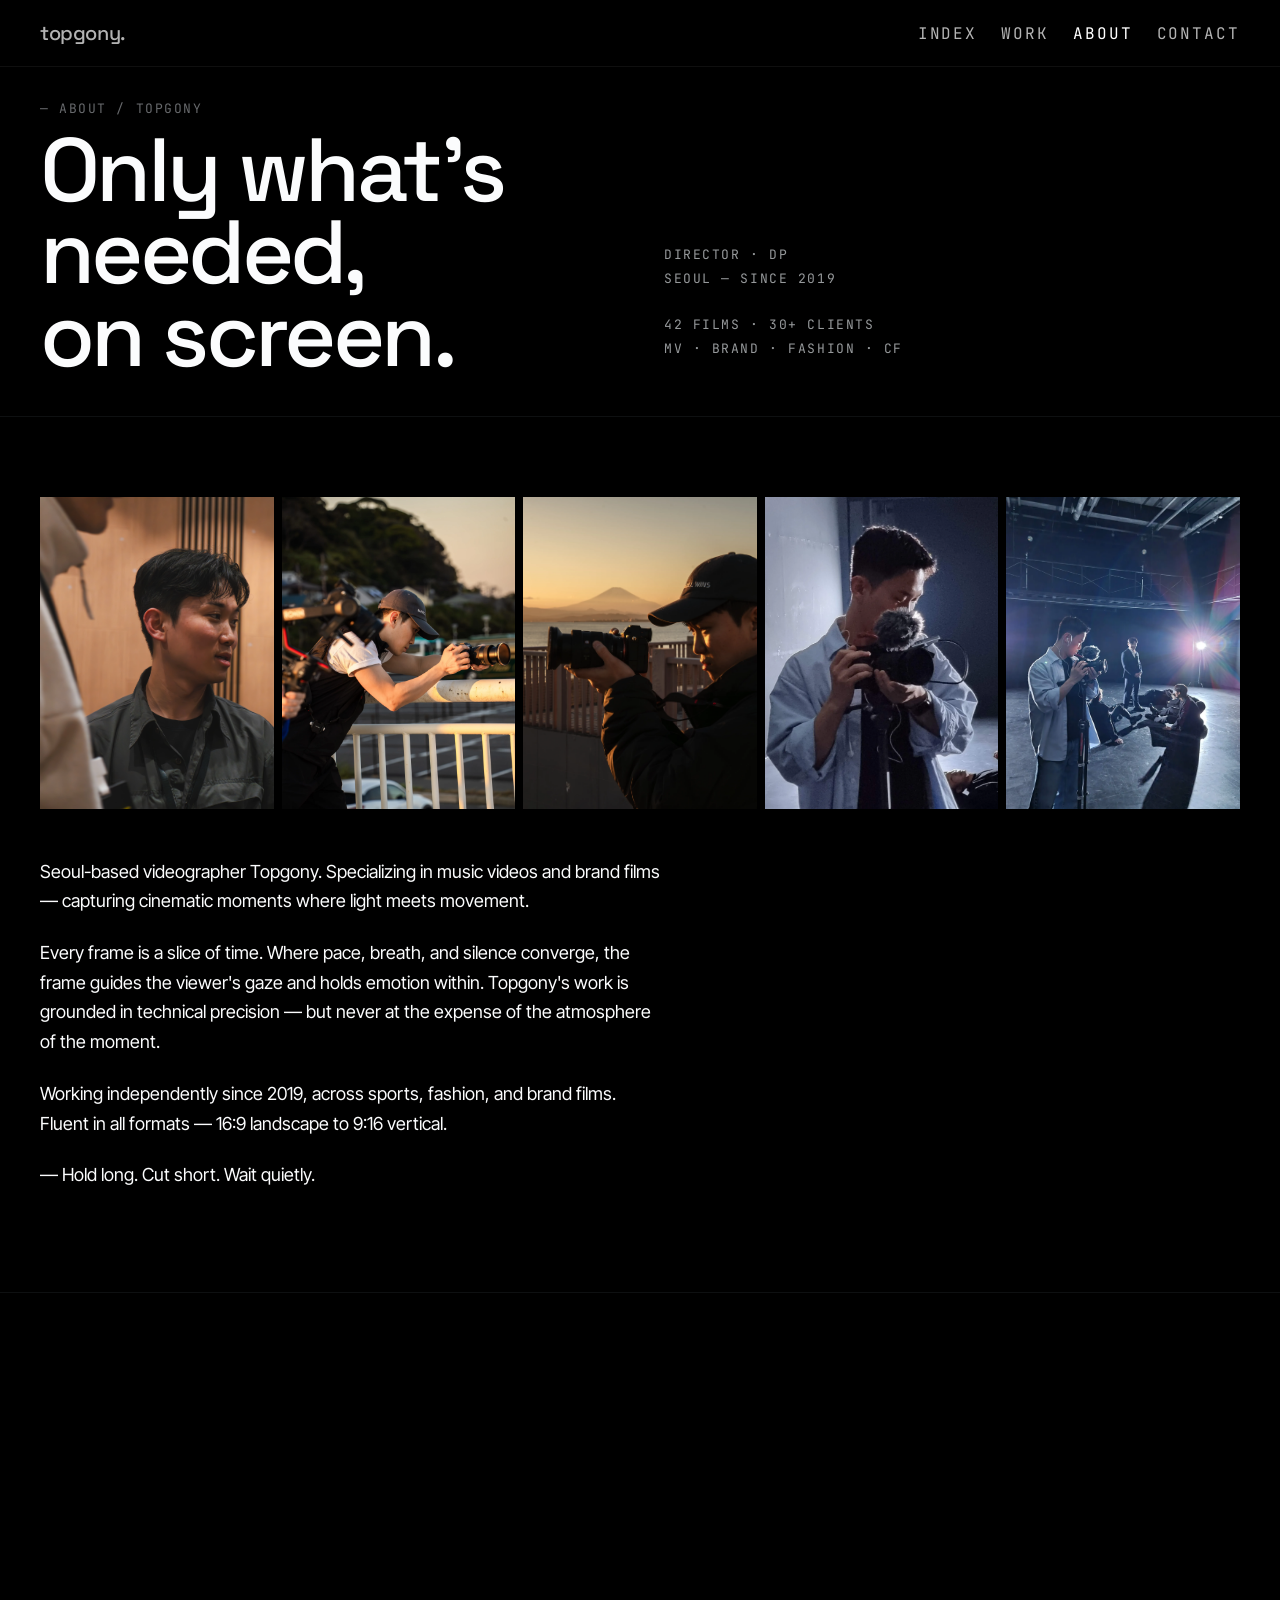
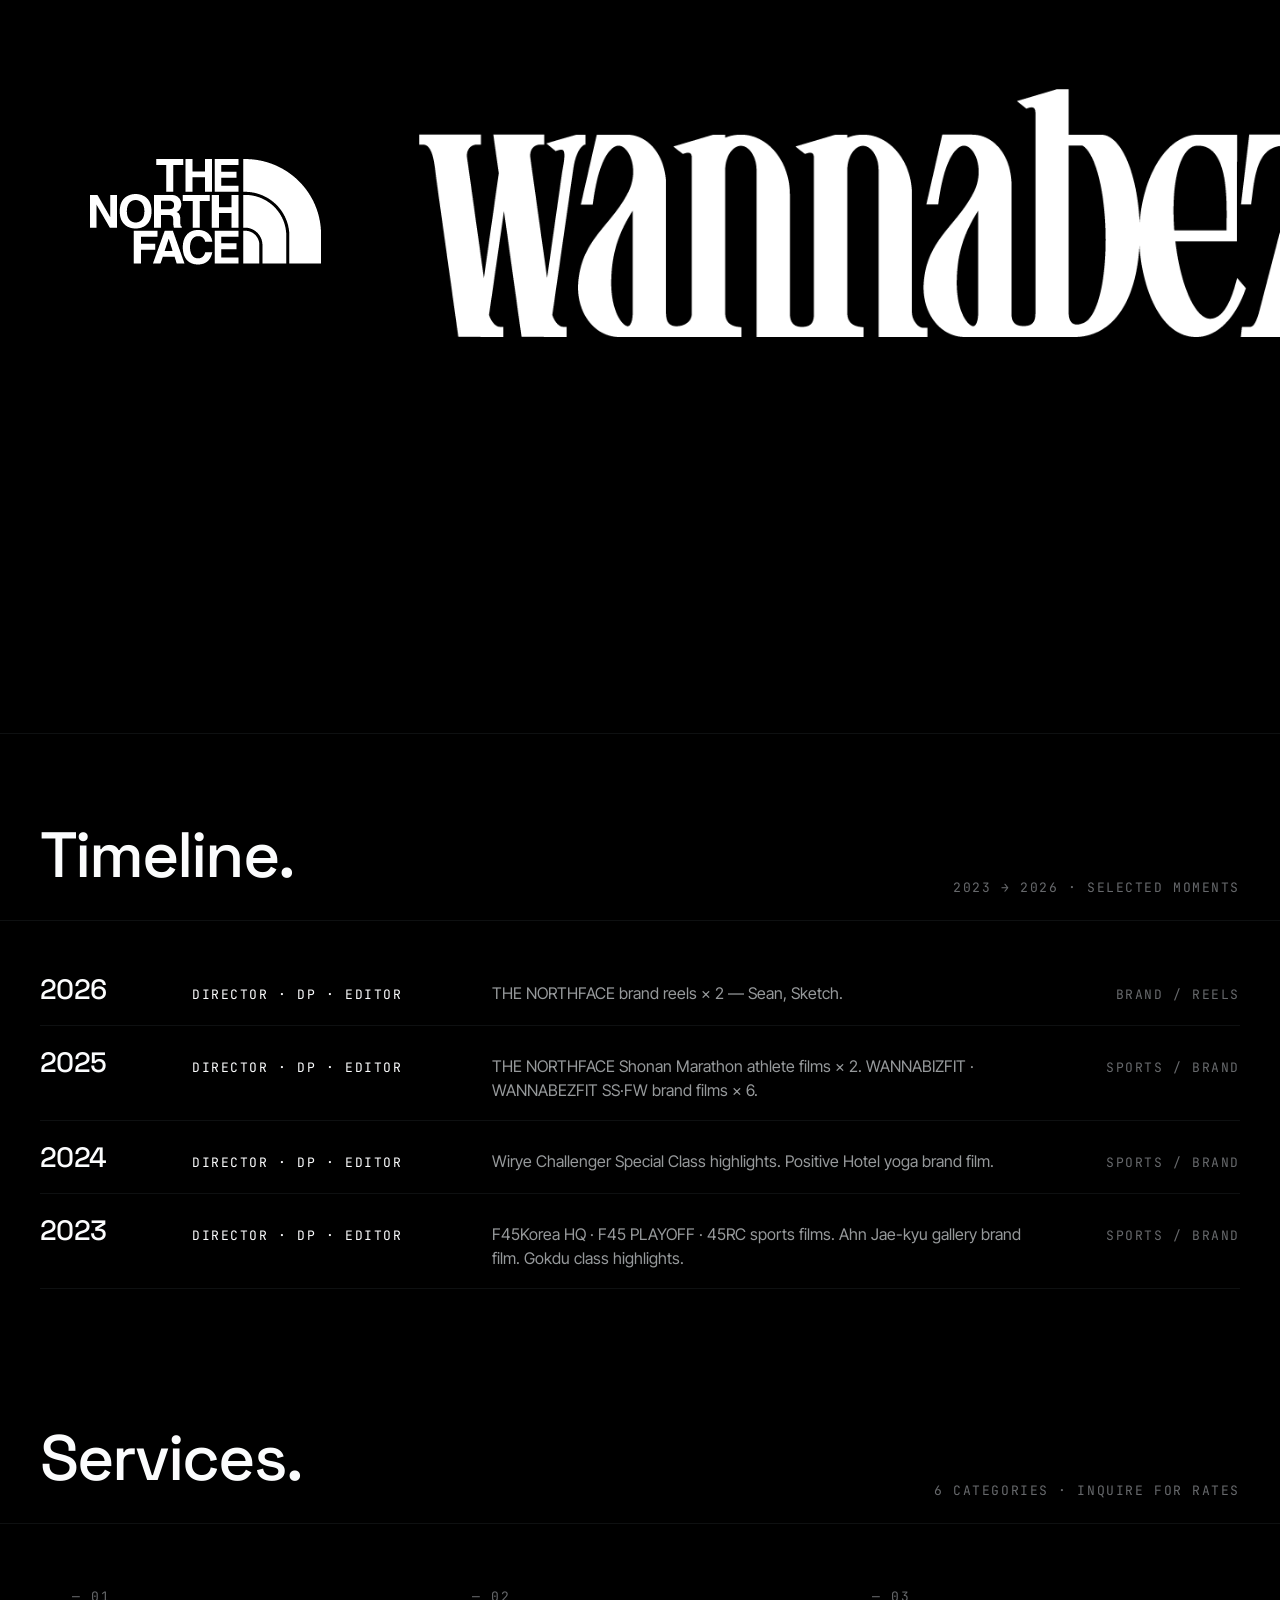
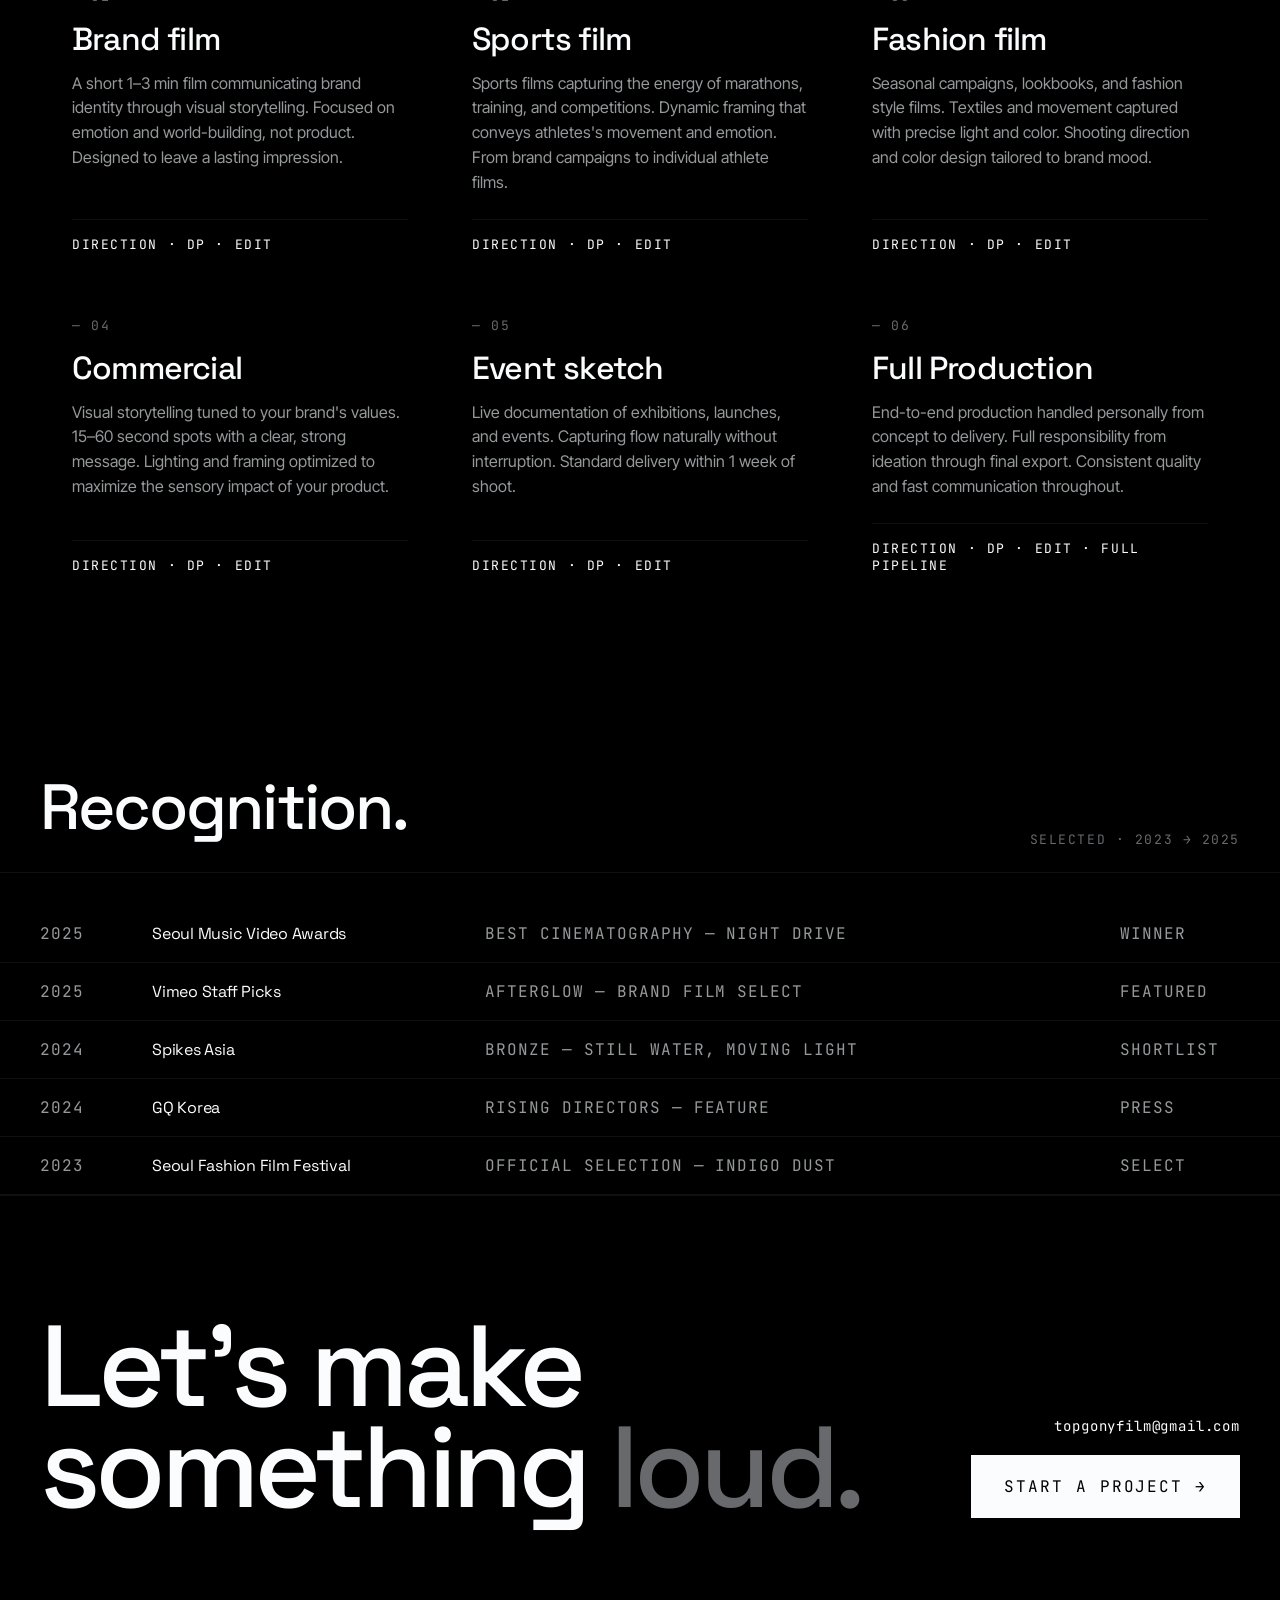
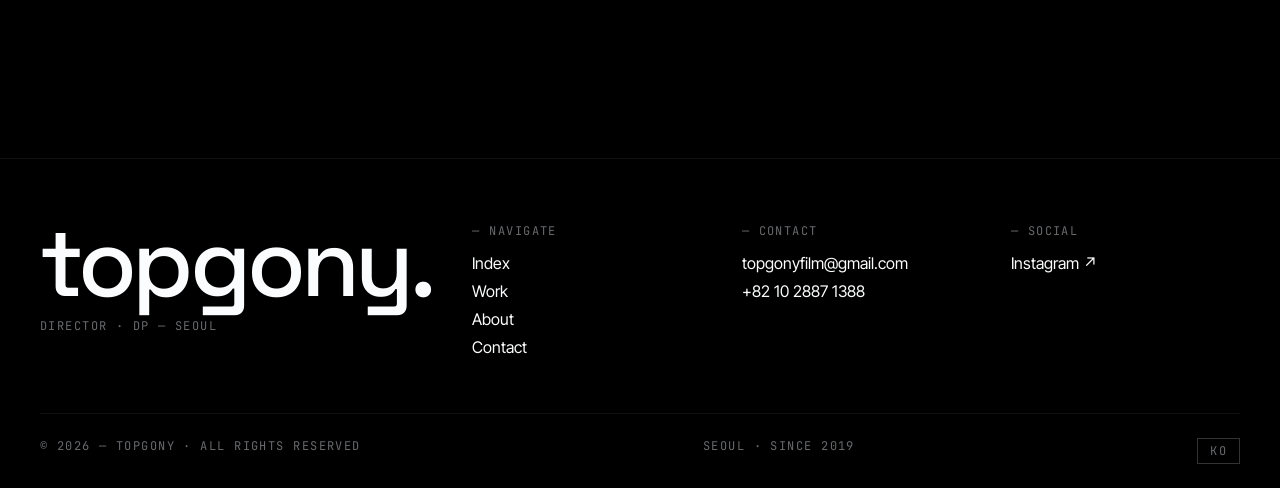
==== about.html @ 7089fdf2 "Increase font sizes: Recognition 16px, Work grid/list buttons 14px Co-Authored-By: Claude Sonnet 4.6" ====
<!doctype html>
<html lang="ko"><head><meta charset="utf-8"/><meta name="viewport" content="width=device-width, initial-scale=1.0"/><title>Topgony — About</title>
<meta name="description" content="서울 기반 비디오그래퍼 Topgony. 2019년부터 뮤직비디오, 브랜드 필름, 스포츠 필름을 연출·촬영하고 있습니다."/>
<meta property="og:type" content="website"/>
<meta property="og:url" content="https://topgonyisback.github.io/topgony-portfolio/about.html"/>
<meta property="og:title" content="About — Topgony"/>
<meta property="og:description" content="서울 기반 비디오그래퍼 Topgony. 2019년부터 뮤직비디오, 브랜드 필름, 스포츠 필름을 연출·촬영하고 있습니다."/>
<meta property="og:image" content="https://topgonyisback.github.io/topgony-portfolio/photos/about-3.jpeg"/>
<meta name="twitter:card" content="summary_large_image"/>
<meta name="twitter:title" content="About — Topgony"/>
<meta name="twitter:description" content="서울 기반 비디오그래퍼 Topgony. 2019년부터 뮤직비디오, 브랜드 필름, 스포츠 필름을 연출·촬영하고 있습니다."/>
<meta name="twitter:image" content="https://topgonyisback.github.io/topgony-portfolio/photos/about-3.jpeg"/>
<link rel="stylesheet" href="site.css"/>
<style>
.pb { padding:80px var(--side-pad); display:flex; flex-direction:column; gap:48px; }
.portrait-strip { display:grid; grid-template-columns:repeat(5,1fr); gap:8px; }
.portrait-strip__img { aspect-ratio:3/4; background:repeating-linear-gradient(135deg,#0c0c0c 0 12px,#131313 12px 24px); position:relative; overflow:hidden; }
.portrait-strip__img img { width:100%; height:100%; object-fit:cover; display:block; }
.bio { font-size:18px; line-height:1.65; color:var(--text); max-width:62ch; }
.bio p { margin:0 0 22px; }
.tl { padding:0 var(--side-pad) 48px; }
.tl__r { display:grid; grid-template-columns:120px 1fr 2fr 180px; gap:32px; padding:18px 0; border-bottom:1px solid var(--border-subtle); align-items:baseline; }
.tl__y { font-family:var(--font-display); font-size:28px; font-weight:500; letter-spacing:-0.02em; }
.tl__role { font-family:var(--font-mono); font-size:13px; letter-spacing:var(--ls-meta); text-transform:uppercase; color:var(--text); }
.tl__d { font-size:16px; color:var(--text-muted); line-height:1.5; }
.tl__tag { font-family:var(--font-mono); font-size:13px; letter-spacing:var(--ls-meta); text-transform:uppercase; color:var(--text-dim); text-align:right; }
.svc { padding:0 var(--side-pad) 80px; display:grid; grid-template-columns:repeat(3,1fr); gap:0; }
.svc__c { padding:32px; background:#000; min-height:220px; display:flex; flex-direction:column; }
.svc__c h3 { font-family:var(--font-display); font-size:32px; font-weight:500; letter-spacing:-0.025em; margin:0 0 12px; }
.svc__c p { margin:0 0 auto; font-size:16px; line-height:1.55; color:var(--text-muted); }
.svc__no { font-family:var(--font-mono); font-size:13px; letter-spacing:var(--ls-meta); text-transform:uppercase; color:var(--text-dim); margin-bottom:14px; }
.svc__m { padding-top:16px; margin-top:24px; border-top:1px solid var(--border-subtle); font-family:var(--font-mono); font-size:13px; letter-spacing:var(--ls-meta); text-transform:uppercase; color:var(--text); }
.brands { padding:40px var(--side-pad); border-top:1px solid var(--border-subtle); border-bottom:1px solid var(--border-subtle); display:flex; align-items:center; justify-content:center; gap:0; }
.brands__label { font-family:var(--font-mono); font-size:10px; letter-spacing:var(--ls-meta); text-transform:uppercase; color:var(--text-dim); white-space:nowrap; margin-right:40px; flex-shrink:0; }
.brands__list { display:flex; align-items:center; gap:48px; flex-wrap:nowrap; }
.brands__item { font-family:var(--font-display); font-size:22px; font-weight:500; letter-spacing:-0.02em; color:var(--ink-400); white-space:nowrap; transition:color var(--d-fast) var(--e-out); }
.brands__item:hover { color:var(--text); }
.brands__logo { height:auto; width:auto; object-fit:contain; opacity:1; display:block; }
.brands__div { display:none; }
@keyframes tg-marquee { from { transform:translateX(0); } to { transform:translateX(-50%); } }
@media (max-width:640px) {
  .brands { padding:24px 0; justify-content:flex-start; overflow:hidden; }
  .brands__list { gap:0; flex-shrink:0; }
  .brands__logo { height:120px; width:auto; }
  .brands__item { font-size:17px; }
}
.press__r { display:grid; grid-template-columns:80px 1fr 2fr 120px; gap:32px; padding:18px var(--side-pad); border-bottom:1px solid var(--border-subtle); font-family:var(--font-mono); font-size:16px; letter-spacing:var(--ls-wide); color:var(--text-muted); text-transform:uppercase; }
.press__r strong { color:var(--text); font-weight:400; font-family:var(--font-display); font-size:16px; letter-spacing:-0.015em; text-transform:none; }
.cta { padding:120px var(--side-pad); border-top:1px solid var(--border-subtle); display:grid; grid-template-columns:1fr auto; gap:48px; align-items:end; }
.cta h2 { font-family:var(--font-display); font-size:clamp(64px,9vw,140px); font-weight:500; line-height:0.88; letter-spacing:-0.045em; margin:0; }
.cta h2 em { font-style:normal; color:var(--text-dim); }
.cta__r { display:flex; flex-direction:column; align-items:flex-end; gap:20px; }
.cta__r span { font-family:var(--font-mono); font-size:14px; letter-spacing:var(--ls-wide); }
@media (max-width:640px) {
  .pb { padding:48px 16px; gap:32px; }
  .portrait-strip { grid-template-columns:repeat(2,1fr); }
  .bio { font-size:16px; }
  .tl { padding:0 16px 32px; }
  .tl__r { grid-template-columns:72px 1fr; gap:12px 16px; }
  .tl__d { grid-column:2; }
  .tl__tag { display:none; }
  .svc { grid-template-columns:1fr; margin:0 16px 48px; }
  .press__r { grid-template-columns:52px 1fr; gap:10px; padding:12px 16px; }
  .press__r span:nth-child(3), .press__r span:nth-child(4) { display:none; }
  .cta { grid-template-columns:1fr; padding:64px 16px; gap:24px; }
  .cta__r { align-items:flex-start; }
}
</style></head><body>
<div id="hd"></div>

<section class="hero">
  <div><div class="hero__k anim" style="animation-delay:0.05s">— About / Topgony</div><h1 class="anim" style="animation-delay:0.18s" data-i18n="hero.h1">필요한 것만,<br/>화면에 담습니다.</h1></div>
  <div class="hero__s anim" style="animation-delay:0.32s">DIRECTOR · DP<br/>SEOUL — SINCE 2019<br/><br/>42 FILMS · 30+ CLIENTS<br/>MV · BRAND · FASHION · CF</div>
</section>

<section class="pb">
  <div class="portrait-strip">
    <div class="portrait-strip__img"><img src="photos/about-1.webp" alt=""/></div>
    <div class="portrait-strip__img"><img src="photos/about-2.webp" alt=""/></div>
    <div class="portrait-strip__img"><img src="photos/about-3.webp" alt=""/></div>
    <div class="portrait-strip__img"><img src="photos/about-4.webp" alt=""/></div>
    <div class="portrait-strip__img"><img src="photos/about-5.webp" alt=""/></div>
  </div>
  <div class="bio">
    <p data-i18n="about.bio.1">서울을 기반으로 활동하는 비디오그래퍼 Topgony. 뮤직비디오와 브랜드 필름을 중심으로, 빛과 움직임이 만드는 영화적 순간을 기록합니다.</p>
    <p data-i18n="about.bio.2">영상 한 컷은 시간의 조각입니다. 속도와 호흡, 침묵이 교차하는 자리에서 프레임은 관객의 시선을 이끌고 그 안에 감정을 담습니다. Topgony의 작업은 기술적 완성도를 바탕으로 하되, 그 순간의 공기를 잃지 않는 것을 우선합니다.</p>
    <p data-i18n="about.bio.3">2019년부터 독립적으로 활동을 시작, ARC, Hyundai, Naver, Atelier Noir 등 국내외 브랜드와 협업해 왔습니다. 16:9 랜드스케이프부터 9:16 버티컬까지 다양한 포맷에 대응합니다.</p>
    <p data-i18n="about.bio.4">— 오래 붙잡고, 짧게 자르고, 가만히 기다립니다.</p>
  </div>
</section>

<div class="brands">
  <div class="brands__list">
    <img class="brands__logo" src="logos/the Northface-white.png" alt="The Northface"/>
    <span class="brands__div"></span>
    <img class="brands__logo" src="logos/wannabezfit-white.png" alt="Wannabezfit"/>
    <span class="brands__div"></span>
    <img class="brands__logo" src="logos/F45-white.png" alt="F45 Korea"/>
    <span class="brands__div"></span>
    <img class="brands__logo" src="logos/Positive hotel.png" alt="파지티브호텔"/>
    <span class="brands__div"></span>
    <img class="brands__logo" src="logos/bmw-white-logo.png" alt="BMW"/>
  </div>
</div>

<div class="sh"><h2>Timeline.</h2><span>2023 → 2026 · SELECTED MOMENTS</span></div>
<section class="tl" id="tl"></section>

<div class="sh"><h2>Services.</h2><span>6 CATEGORIES · INQUIRE FOR RATES</span></div>
<section class="svc" id="svc"></section>


<div class="sh"><h2>Recognition.</h2><span>SELECTED · 2023 → 2025</span></div>
<section id="press"></section>

<section class="cta">
  <h2>Let's make<br/>something <em>loud.</em></h2>
  <div class="cta__r"><span>topgonyfilm@gmail.com</span><a class="btn btn--p btn--lg" href="contact.html">START A PROJECT →</a></div>
</section>

<div id="ft"></div>

<script src="i18n.js"></script><script src="data.js"></script><script src="components.js"></script>
<script>
document.getElementById('hd').innerHTML = tplHeader('about');
document.getElementById('ft').innerHTML = tplFooter();

document.getElementById('tl').innerHTML = TG.timeline.map(tl =>
  `<div class="tl__r"><div class="tl__y">${tl.y}</div><div class="tl__role">${tl.role}</div><div class="tl__d">${t(tl.desc, tl.desc_en)}</div><div class="tl__tag">${tl.tag}</div></div>`
).join('');

document.getElementById('svc').innerHTML = TG.services.map(s =>
  `<div class="svc__c"><span class="svc__no">— ${s.no}</span><h3>${s.t}</h3><p>${t(s.d, s.d_en)}</p><div class="svc__m">${t(s.m, s.m_en)}</div></div>`
).join('');

document.getElementById('press').innerHTML = TG.press.map(p =>
  `<div class="press__r"><span>${p.y}</span><strong>${p.t}</strong><span>${p.d}</span><span>${p.s}</span></div>`
).join('');

applyI18n();

// 모바일 마키 — 복제 완료 후 애니메이션 적용 (타이밍 불일치 방지)
if (window.innerWidth <= 640) {
  const list = document.querySelector('.brands__list');
  if (list) {
    list.innerHTML += list.innerHTML;
    list.style.animation = 'tg-marquee 10s linear infinite';
  }
}
</script>
</body></html>
---- site.css ----
/* Topgony 포트폴리오 — 공용 스타일 (모든 페이지) */
@import url("https://fonts.googleapis.com/css2?family=Space+Grotesk:wght@300;400;500;600;700&family=Inter+Tight:wght@300;400;500;600;700&family=JetBrains+Mono:wght@400;500&display=swap");
/* ============================================
   CINEMA — Videographer Portfolio Design System
   ============================================ */
:root {
  --ink-000: #000000;
  --ink-050: oklch(0.08 0.003 250);
  --ink-100: oklch(0.12 0.003 250);
  --ink-200: oklch(0.17 0.003 250);
  --ink-300: oklch(0.24 0.004 250);
  --ink-400: oklch(0.36 0.005 250);
  --ink-500: oklch(0.52 0.005 250);
  --ink-600: oklch(0.68 0.005 250);
  --ink-700: oklch(0.82 0.004 250);
  --ink-800: oklch(0.93 0.003 250);
  --ink-900: oklch(0.99 0.002 250);
  --bg: var(--ink-000);
  --bg-elev-1: var(--ink-050);
  --bg-elev-2: var(--ink-100);
  --surface: var(--ink-200);
  --border: var(--ink-300);
  --border-subtle: var(--ink-200);
  --text: var(--ink-900);
  --text-muted: var(--ink-600);
  --text-dim: var(--ink-500);
  --rec: #ff2b2b;
  --live: #00ff88;
  --font-display: "Space Grotesk", "Helvetica Neue", Helvetica, Arial, sans-serif;
  --font-body: "Inter Tight", "Inter", "Helvetica Neue", Arial, sans-serif;
  --font-mono: "JetBrains Mono", "IBM Plex Mono", ui-monospace, monospace;
  --d-fast: 180ms;
  --d-base: 320ms;
  --e-out: cubic-bezier(0.22, 1, 0.36, 1);
  --ls-wide: 0.06em;
  --ls-meta: 0.12em;
  --ls-micro: 0.2em;
}
*, *::before, *::after { box-sizing: border-box; }
html, body { margin: 0; padding: 0; }
img, video { display: block; max-width: 100%; }
button { font-family: inherit; cursor: pointer; }

:root { --side-pad: max(32px, calc((100vw - 1200px) / 2)); }
html, body { overflow-x: hidden; }
body { background: #000; color: var(--text); min-height: 100vh; font-family: var(--font-body); }
a { color: inherit; text-decoration: none; }

/* === HEADER === */
.hd { position: fixed; top:0; left:0; right:0; display:flex; justify-content:space-between; align-items:center; gap:32px; padding:20px var(--side-pad); z-index:100; background:rgba(0,0,0,0.75); backdrop-filter:blur(14px); -webkit-backdrop-filter:blur(14px); color:#fff; border-bottom:1px solid rgba(255,255,255,0.06); }
.hd__l { display:none; }
.hd__r { display:flex; gap:24px; align-items:center; font-family:var(--font-mono); font-size:16px; letter-spacing:var(--ls-meta); text-transform:uppercase; justify-content:flex-end; }
.hd__b { font-family:var(--font-display); font-size:20px; font-weight:500; letter-spacing:-0.02em; }
.hd a { opacity:.7; transition: opacity var(--d-fast) var(--e-out); }
.hd a:hover, .hd a.is-active { opacity:1; }
.hd__dot { width:6px; height:6px; border-radius:50%; background:var(--live); box-shadow:0 0 8px var(--live); animation: pulse 1.4s infinite; }
@keyframes pulse { 50% { opacity:.4; } }

/* === FOOTER === */
.ft { padding:64px var(--side-pad) 24px; border-top:1px solid var(--border-subtle); display:grid; grid-template-columns:1.4fr 1fr 1fr 1fr; gap:40px; margin-top:120px; }
.ft__b { font-family:var(--font-display); font-size:96px; font-weight:500; letter-spacing:-0.045em; line-height:0.85; }
.ft__b small { display:block; font-family:var(--font-mono); font-size:12px; letter-spacing:var(--ls-meta); text-transform:uppercase; color:var(--text-dim); margin-top:16px; font-weight:400; }
.ft__c h5 { font-family:var(--font-mono); font-size:12px; letter-spacing:var(--ls-meta); text-transform:uppercase; color:var(--text-dim); font-weight:400; margin:0 0 14px; }
.ft__c ul { list-style:none; padding:0; margin:0; display:flex; flex-direction:column; gap:8px; }
.ft__c a { font-size:16px; color:var(--text); }
.ft__c a:hover { color:var(--text-muted); }
.ft__m { grid-column:1/-1; padding-top:24px; margin-top:16px; border-top:1px solid var(--border-subtle); display:flex; justify-content:space-between; font-family:var(--font-mono); font-size:12px; letter-spacing:var(--ls-meta); text-transform:uppercase; color:var(--text-dim); }

/* === BUTTON === */
.btn { display:inline-flex; align-items:center; gap:10px; padding:14px 22px; font-family:var(--font-mono); font-size:16px; letter-spacing:var(--ls-meta); text-transform:uppercase; background:transparent; color:var(--text); border:1px solid var(--text); cursor:pointer; transition: background var(--d-fast) var(--e-out), color var(--d-fast) var(--e-out); }
.btn:hover { background:var(--text); color:#000; }
.btn--p { background:var(--text); color:#000; }
.btn--p:hover { background:transparent; color:var(--text); }
.btn--lg { padding:20px 32px; font-size:16px; }

/* === HERO (page top) === */
.hero { padding:100px var(--side-pad) 40px; display:grid; grid-template-columns:1fr 1fr; gap:48px; align-items:end; border-bottom:1px solid var(--border-subtle); }
.hero__k { font-family:var(--font-mono); font-size:13px; letter-spacing:var(--ls-meta); color:var(--text-dim); text-transform:uppercase; margin-bottom:12px; }
.hero h1, .hero-film__content h1 { font-family:var(--font-display); font-size:clamp(40px, 7vw, 120px); font-weight:500; line-height:0.92; letter-spacing:-0.04em; margin:0; word-break:keep-all; overflow-wrap:break-word; }
.hero h1 em, .hero-film__content h1 em { font-style:normal; color:rgba(255,255,255,0.5); }
.hero__s { padding-bottom:16px; font-family:var(--font-mono); font-size:13px; letter-spacing:var(--ls-meta); text-transform:uppercase; color:var(--text-muted); line-height:1.8; }

/* === SECTION HEAD === */
.sh { display:flex; justify-content:space-between; align-items:flex-end; padding:80px var(--side-pad) 24px; gap:40px; border-bottom:1px solid var(--border-subtle); margin-bottom:32px; }
.sh h2 { font-family:var(--font-display); font-size:clamp(40px, 5vw, 64px); font-weight:500; letter-spacing:-0.03em; margin:0; }
.sh span { font-family:var(--font-mono); font-size:13px; letter-spacing:var(--ls-meta); text-transform:uppercase; color:var(--text-dim); }

/* === PLACEHOLDER THUMB === */
.ph { position:relative; overflow:hidden; background: repeating-linear-gradient(45deg, #0c0c0c 0 8px, #131313 8px 16px); }
.ph[style*="background-image"] { background: none; }
.ph::before { content: attr(data-r); position:absolute; inset:0; display:flex; align-items:center; justify-content:center; font-family:var(--font-mono); font-size:10px; letter-spacing:var(--ls-meta); color:var(--ink-500); text-transform:uppercase; }
.ph__tag { position:absolute; top:10px; left:10px; font-family:var(--font-mono); font-size:9px; letter-spacing:var(--ls-micro); text-transform:uppercase; padding:4px 8px; color:#fff; border:1px solid rgba(255,255,255,0.4); backdrop-filter:blur(6px); }
.ph__dur { position:absolute; right:10px; bottom:10px; font-family:var(--font-mono); font-size:10px; color:#fff; background:rgba(0,0,0,0.55); padding:3px 6px; }

/* === MAGAZINE GRID === */
.mg { padding:32px var(--side-pad); display:grid; grid-template-columns:repeat(4,1fr); gap:16px; }
.card { display:flex; flex-direction:column; cursor:pointer; }
.card .ph { aspect-ratio:3/4; width:100%; }
.card__vid { position:absolute; inset:0; width:100%; height:100%; object-fit:cover; opacity:0; transition:opacity 0.4s ease; }
.card__m { padding:12px 0 0; display:flex; flex-direction:column; gap:5px; }
.card__t { font-family:var(--font-display); font-size:20px; font-weight:500; letter-spacing:-0.018em; margin:0; line-height:1.2; }
.card__cat { font-family:var(--font-mono); font-size:16px; letter-spacing:var(--ls-meta); text-transform:uppercase; color:var(--text-muted); }
.card__cl { font-family:var(--font-mono); font-size:16px; letter-spacing:var(--ls-meta); text-transform:uppercase; color:var(--text-dim); }
@media (max-width:1024px) { .mg { grid-template-columns:repeat(3,1fr); } }
@media (max-width:640px) { .mg { grid-template-columns:repeat(2,1fr); } }
@media (max-width:480px) { .mg { grid-template-columns:repeat(1,1fr); } }

@media (max-width:640px) {
  /* Header */
  .hd { padding:14px 16px; }
  .hd__r { gap:16px; font-size:13px; }

  /* Footer */
  .ft { grid-template-columns:1fr 1fr; gap:24px; padding:48px 16px 24px; margin-top:64px; }
  .ft__b { font-size:56px; }
  .ft__m { flex-direction:column; gap:8px; }

  /* Hero */
  .hero { grid-template-columns:1fr; padding:80px 16px 32px; gap:24px; }

  /* Section head */
  .sh { padding:48px 16px 20px; flex-wrap:wrap; gap:8px; }

  /* Magazine grid */
  .mg { padding:16px; column-gap:8px; }

  /* Filter bar */
  .fb { padding:16px; top:48px; gap:12px; }
  .chip { padding:7px 12px; font-size:13px; }

  /* List/index row — hide secondary columns */
  .idx { grid-template-columns:36px 1fr 80px; gap:10px; padding:14px 16px; }
  .idx__c, .idx__r { display:none; }
  .idx__t { font-size:18px; }

  /* Marquee */
  .mq { padding:40px 16px; }

  /* Buttons */
  .btn { padding:12px 18px; font-size:14px; }
  .btn--lg { padding:16px 24px; }
}

/* === FILTER BAR === */
.fb { padding:24px var(--side-pad); display:flex; justify-content:space-between; align-items:center; gap:24px; border-bottom:1px solid var(--border-subtle); position:sticky; top:56px; z-index:10; background:rgba(0,0,0,0.92); backdrop-filter:blur(12px); flex-wrap:wrap; }
.chips { display:flex; gap:8px; flex-wrap:wrap; }
.chip { padding:8px 14px; border:1px solid var(--border); border-radius:999px; font-family:var(--font-mono); font-size:16px; letter-spacing:var(--ls-meta); text-transform:uppercase; color:var(--text-muted); background:transparent; cursor:pointer; transition: all var(--d-fast) var(--e-out); }
.chip:hover { color:var(--text); border-color:var(--text); }
.chip.is-active { background:var(--text); color:#000; border-color:var(--text); }

/* === LIST/INDEX ROW === */
.idx { display:grid; grid-template-columns:60px 1fr 1fr 160px 100px 80px; gap:24px; padding:20px var(--side-pad); border-bottom:1px solid var(--border-subtle); align-items:baseline; cursor:pointer; transition: background var(--d-fast) var(--e-out); }
.idx:hover { background:var(--ink-050); }
.idx__no, .idx__c, .idx__r, .idx__y { font-family:var(--font-mono); font-size:13px; letter-spacing:var(--ls-meta); text-transform:uppercase; color:var(--text-muted); }
.idx__no { color:var(--text-dim); letter-spacing:var(--ls-wide); }
.idx__t { font-family:var(--font-display); font-size:24px; font-weight:500; letter-spacing:-0.02em; color:var(--text); }
.idx__d { font-family:var(--font-mono); font-size:13px; color:var(--text); text-align:right; letter-spacing:var(--ls-wide); }

/* === BIG MARQUEE === */
.mq { padding:64px var(--side-pad); border-bottom:1px solid var(--border-subtle); overflow:hidden; }
.mq h2 { font-family:var(--font-display); font-size:clamp(64px, 10vw, 160px); font-weight:500; letter-spacing:-0.045em; line-height:0.92; margin:0; }
.mq h2 em { font-style:normal; color:var(--text-dim); }

/* === LANGUAGE TOGGLE === */
.lang-btn { font-family:var(--font-mono); font-size:12px; letter-spacing:var(--ls-meta); text-transform:uppercase; background:transparent; border:1px solid rgba(255,255,255,0.2); color:var(--text-dim); padding:4px 12px; cursor:pointer; transition: color var(--d-fast) var(--e-out), border-color var(--d-fast) var(--e-out); }
.lang-btn:hover { color:var(--text); border-color:rgba(255,255,255,0.6); }

/* === PAGE ENTRY ANIMATION === */
@keyframes tg-fade-up {
  from { opacity:0; transform:translateY(18px); }
  to   { opacity:1; transform:translateY(0); }
}
.anim {
  opacity:0;
  animation: tg-fade-up 0.65s cubic-bezier(0.22, 1, 0.36, 1) forwards;
}

/* === reduce motion === */
@media (prefers-reduced-motion: reduce) { * { animation-duration:0.01ms !important; transition-duration:0.01ms !important; } }
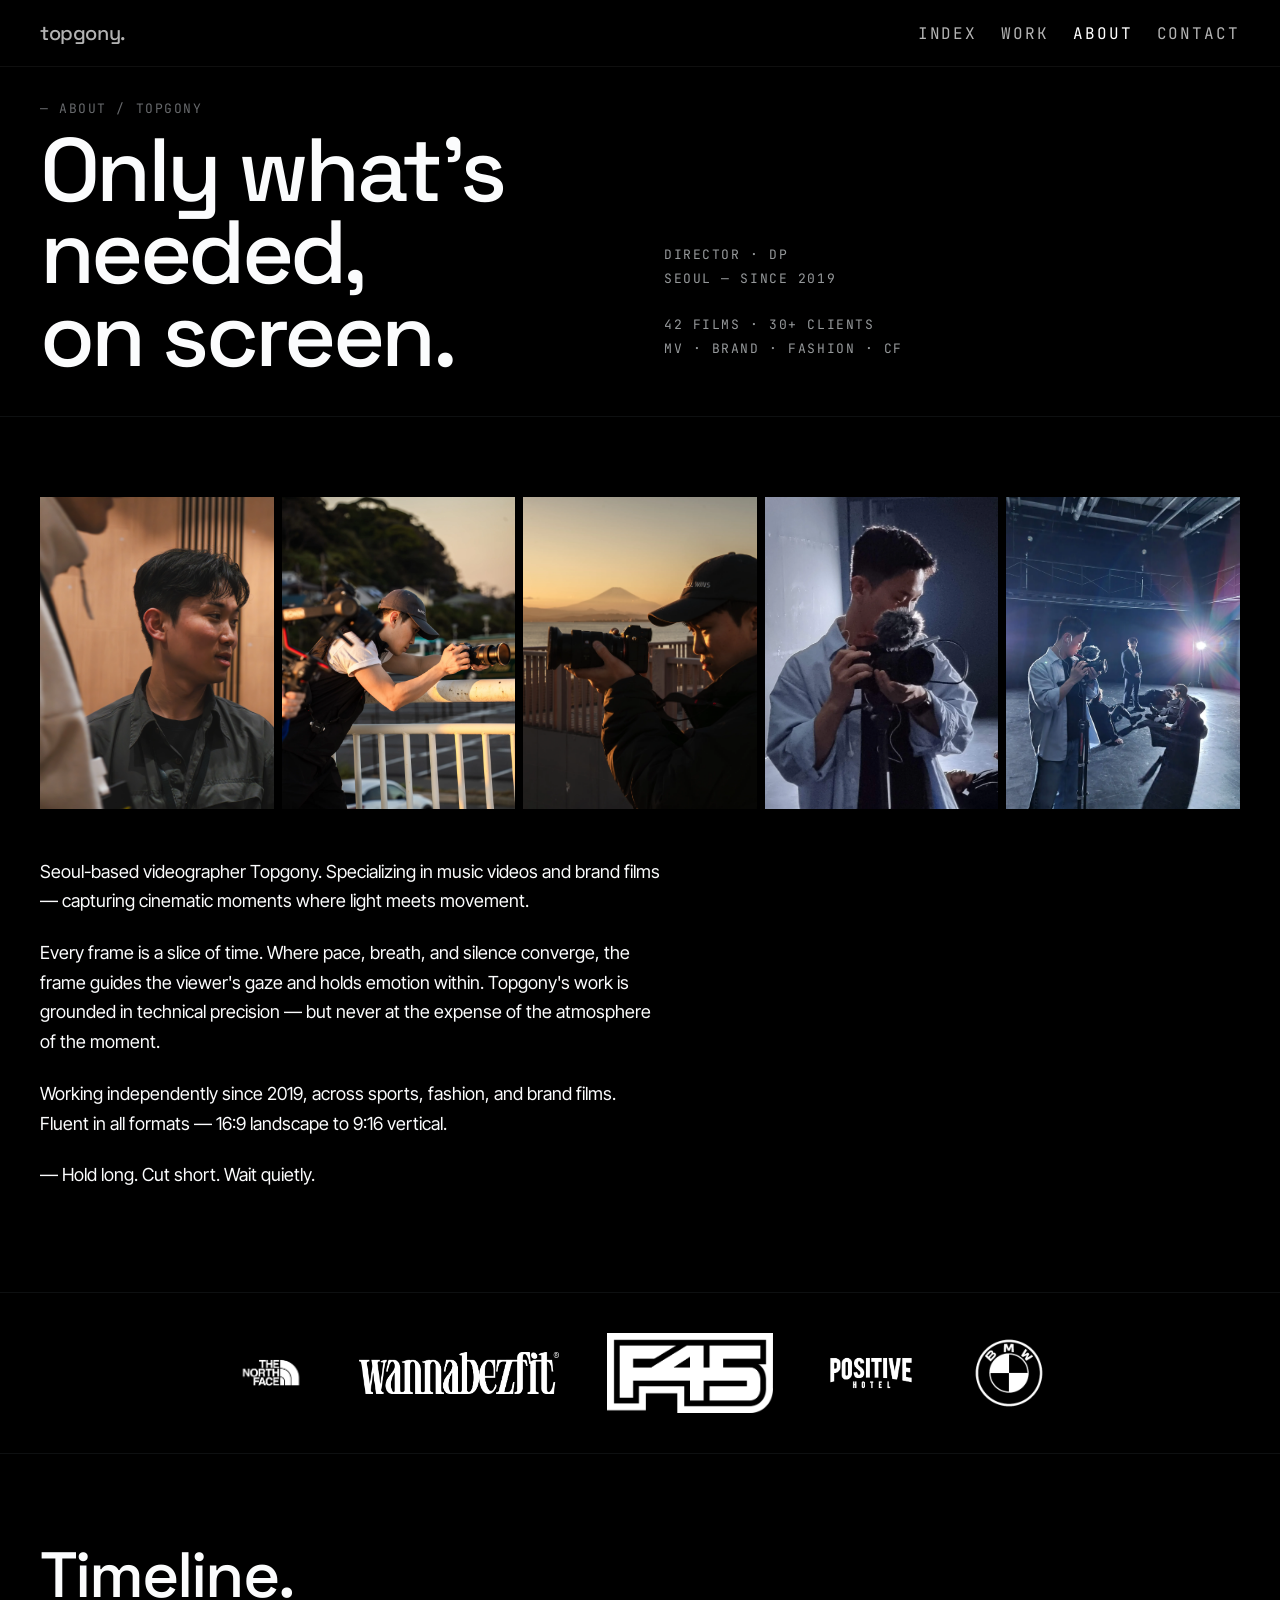
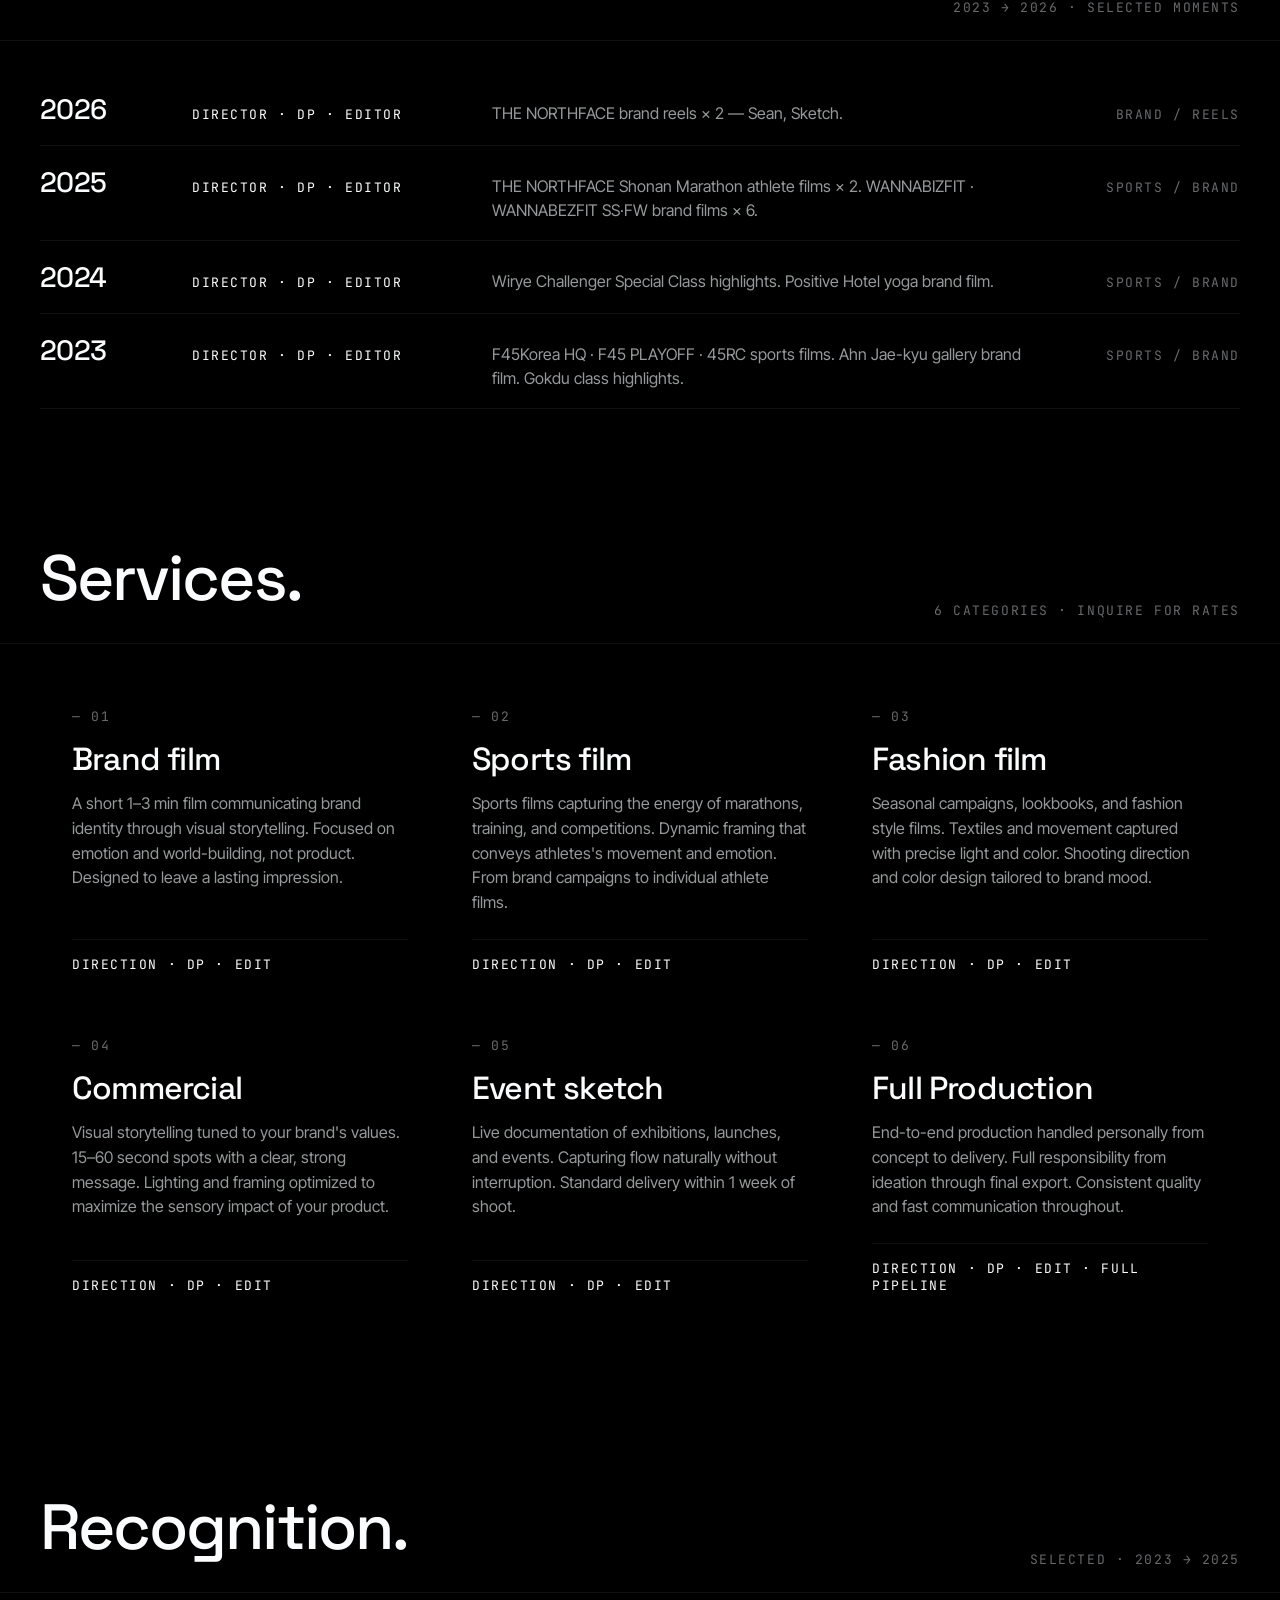
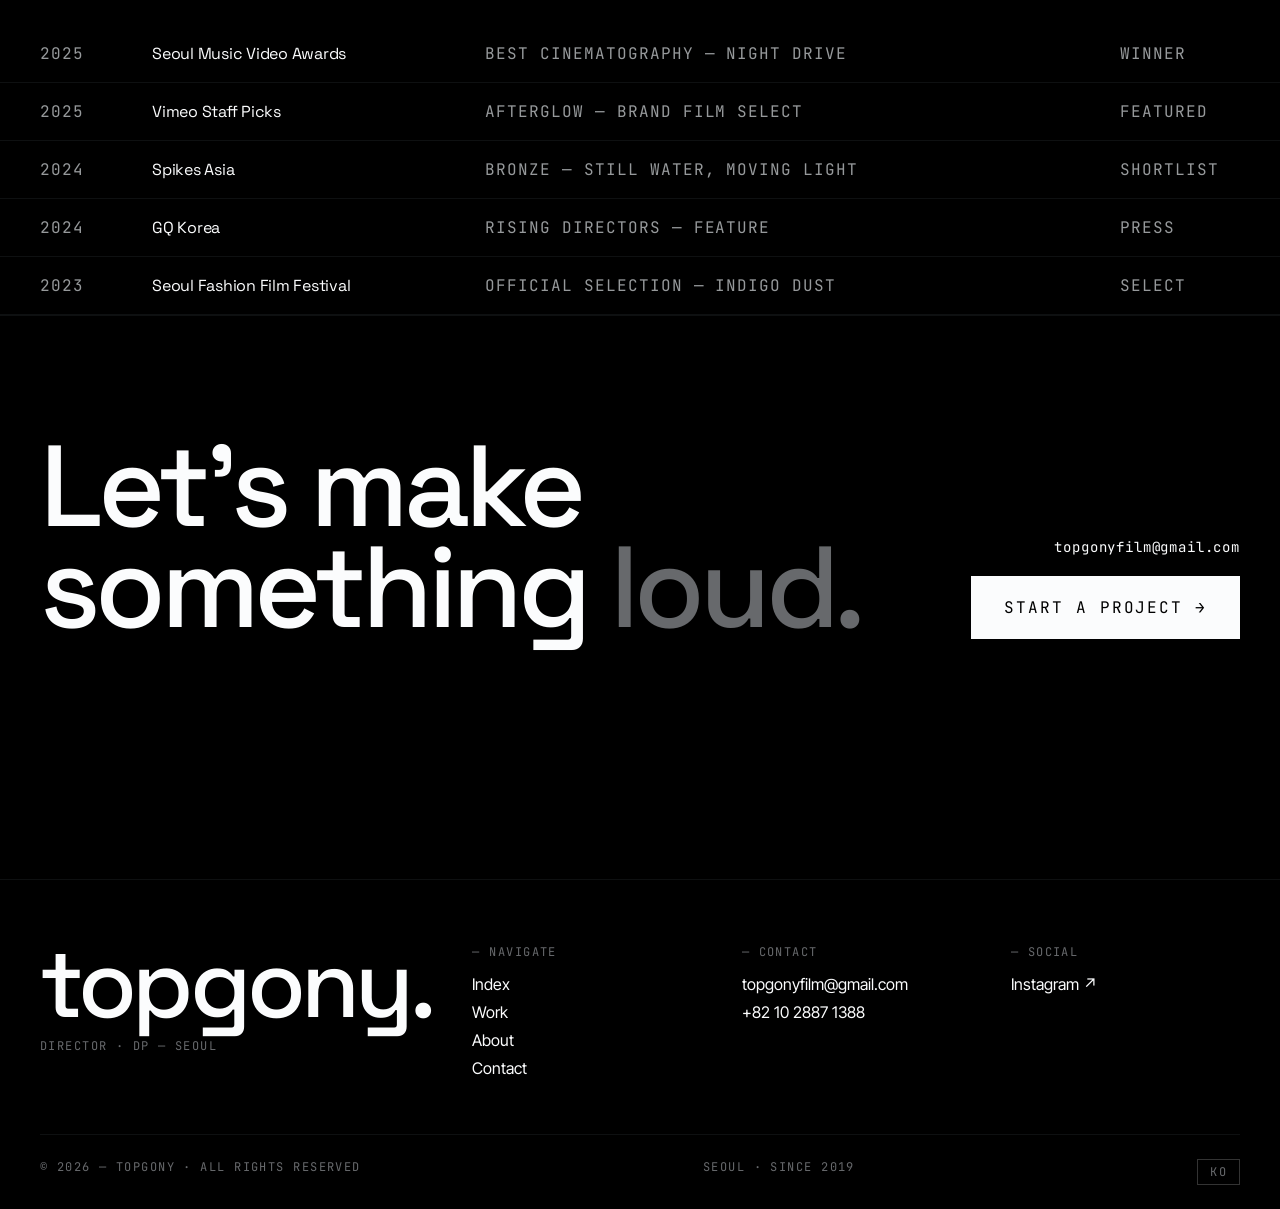
==== commit 369a0cba: "Fix oversized logos on desktop height:80px; max-width:200px — prevents logos from rendering at full " ====
--- a/about.html
+++ b/about.html
@@ -35,7 +35,7 @@
 .brands__list { display:flex; align-items:center; gap:48px; flex-wrap:nowrap; }
 .brands__item { font-family:var(--font-display); font-size:22px; font-weight:500; letter-spacing:-0.02em; color:var(--ink-400); white-space:nowrap; transition:color var(--d-fast) var(--e-out); }
 .brands__item:hover { color:var(--text); }
-.brands__logo { height:auto; width:auto; object-fit:contain; opacity:1; display:block; }
+.brands__logo { height:80px; width:auto; max-width:200px; object-fit:contain; opacity:1; display:block; }
 .brands__div { display:none; }
 @keyframes tg-marquee { from { transform:translateX(0); } to { transform:translateX(-50%); } }
 @media (max-width:640px) {
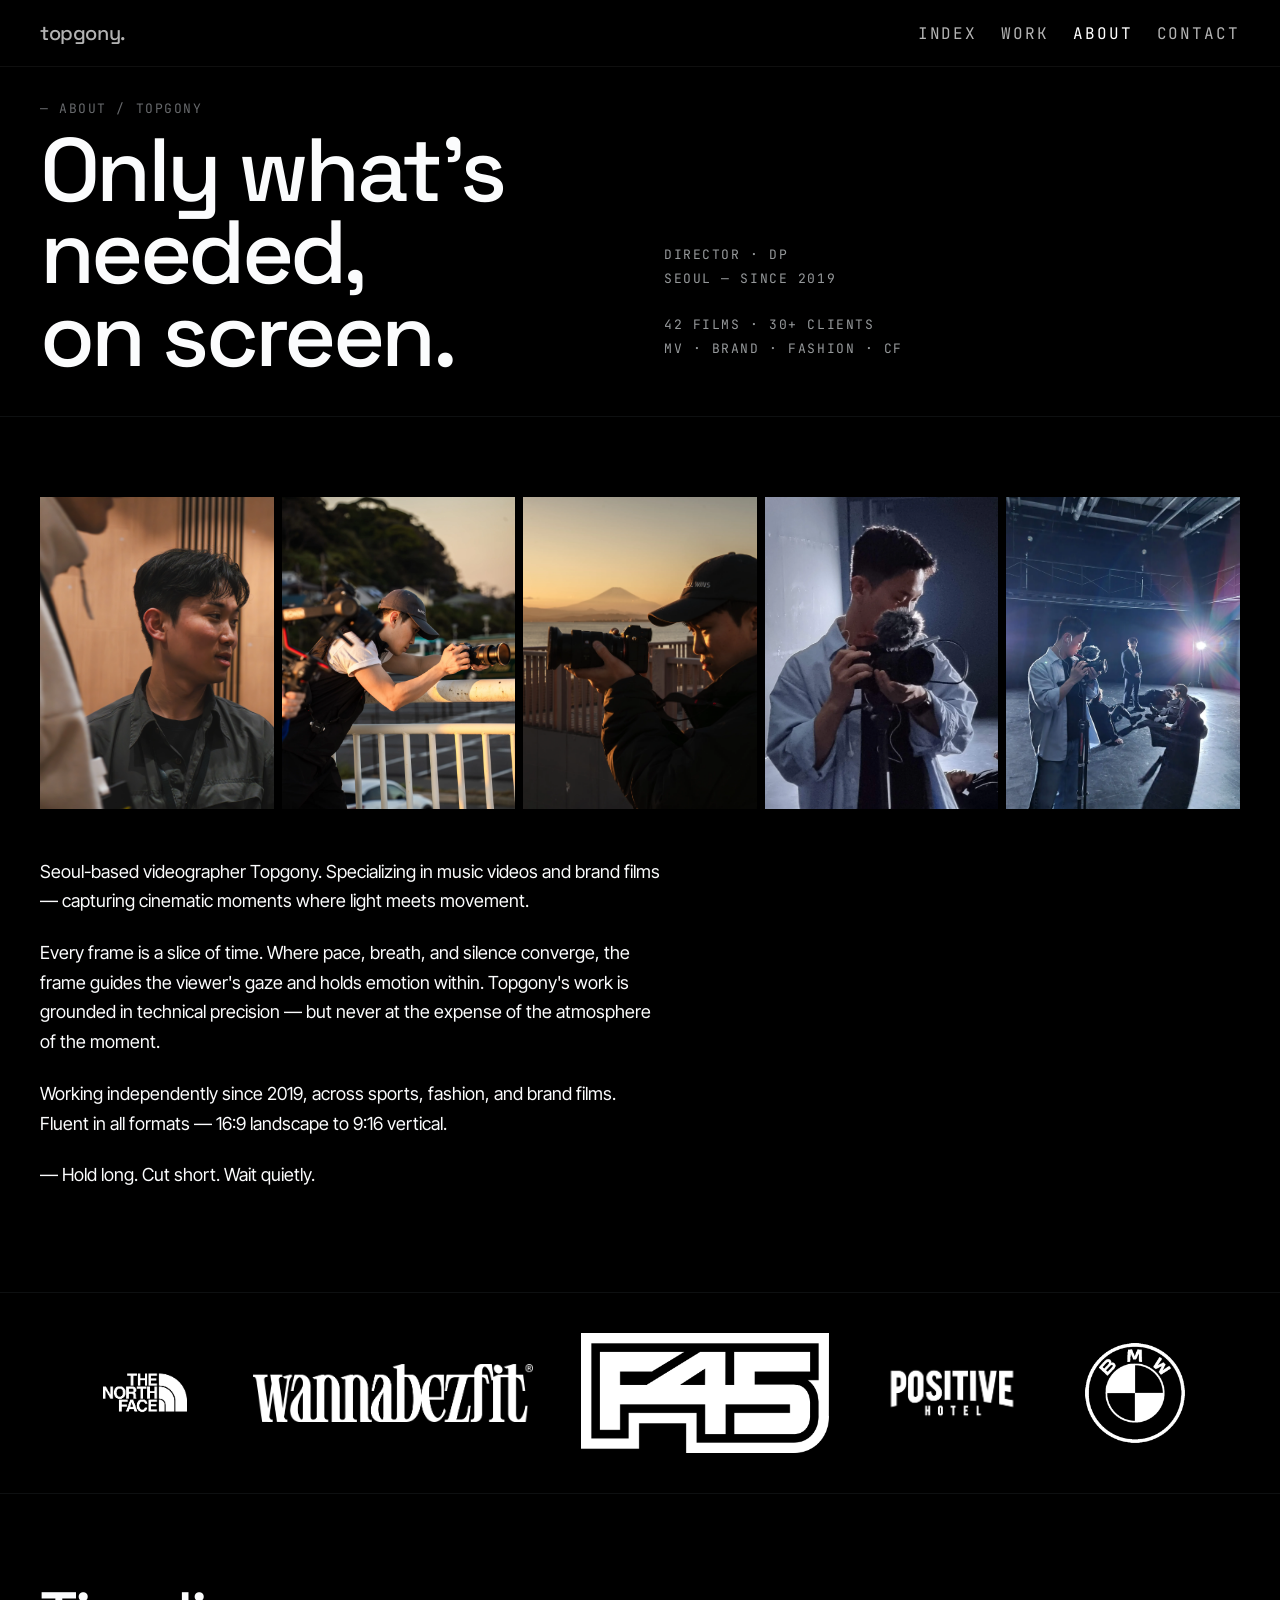
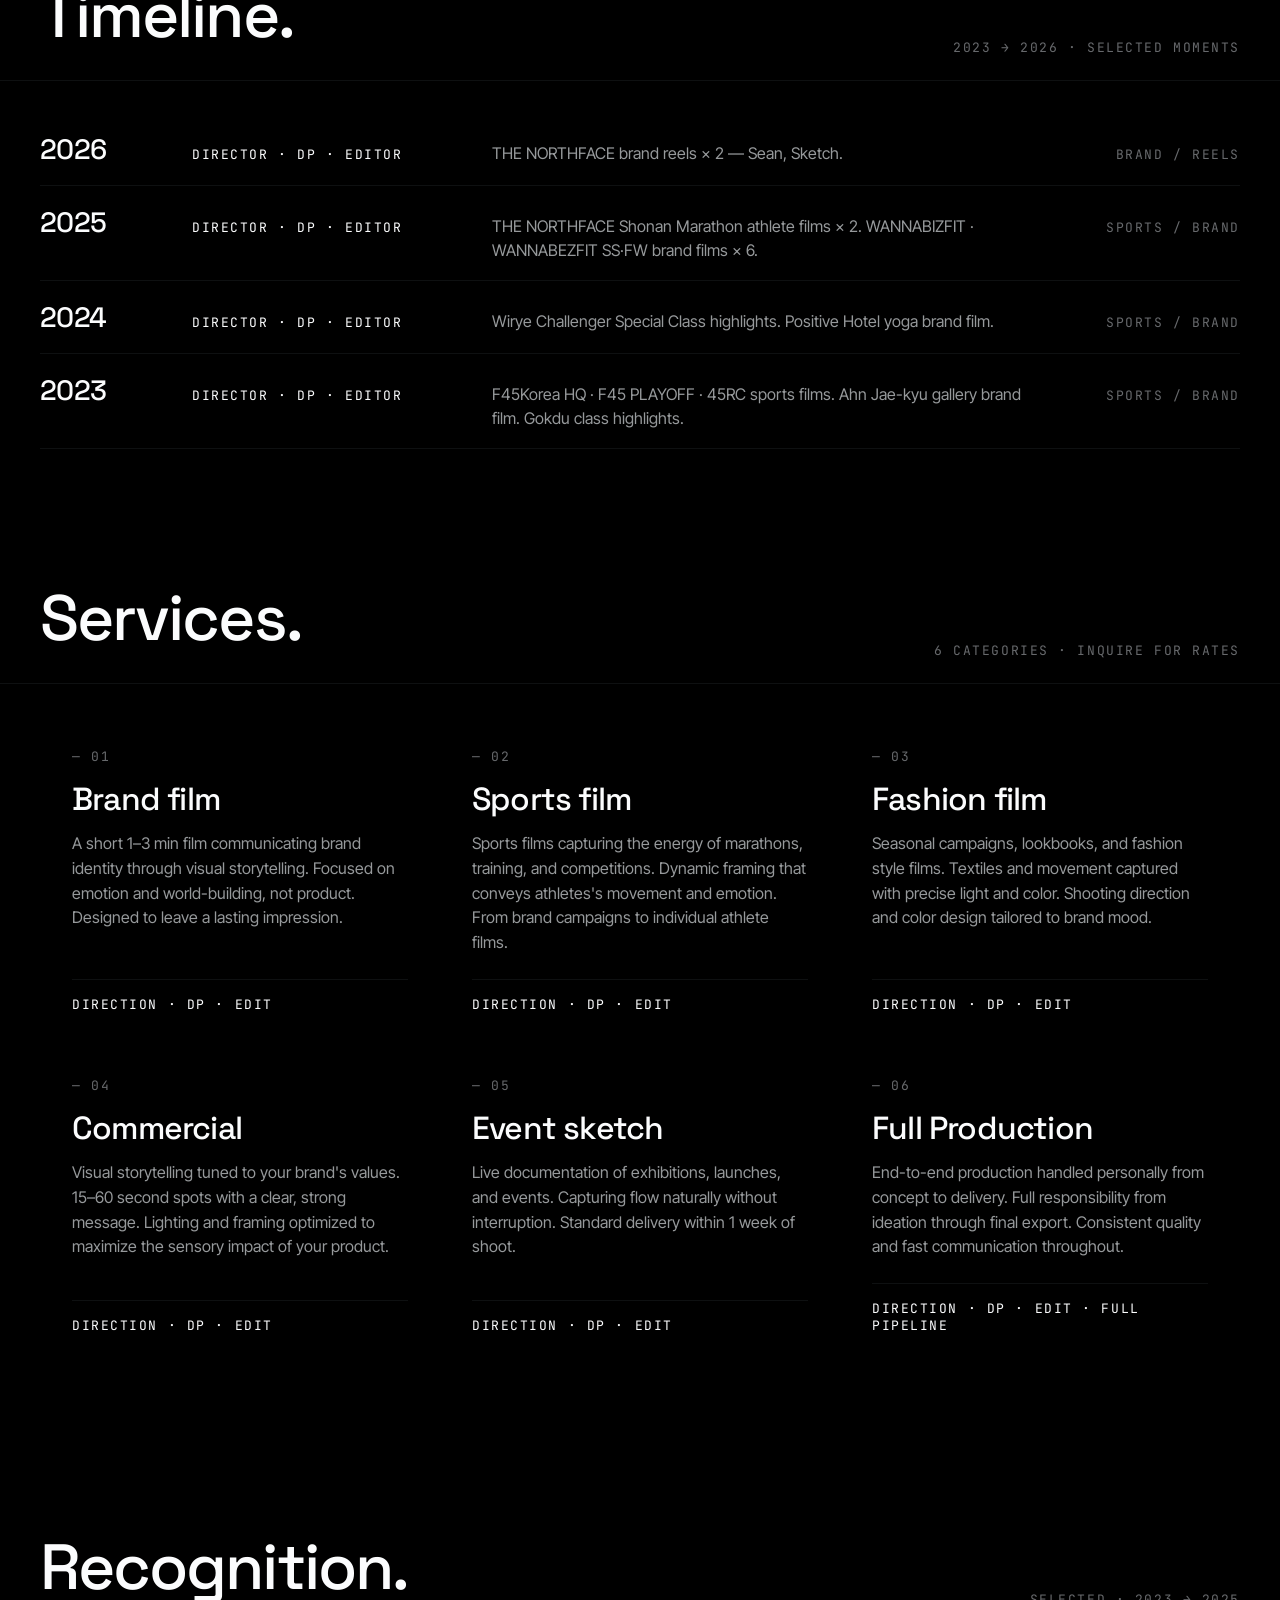
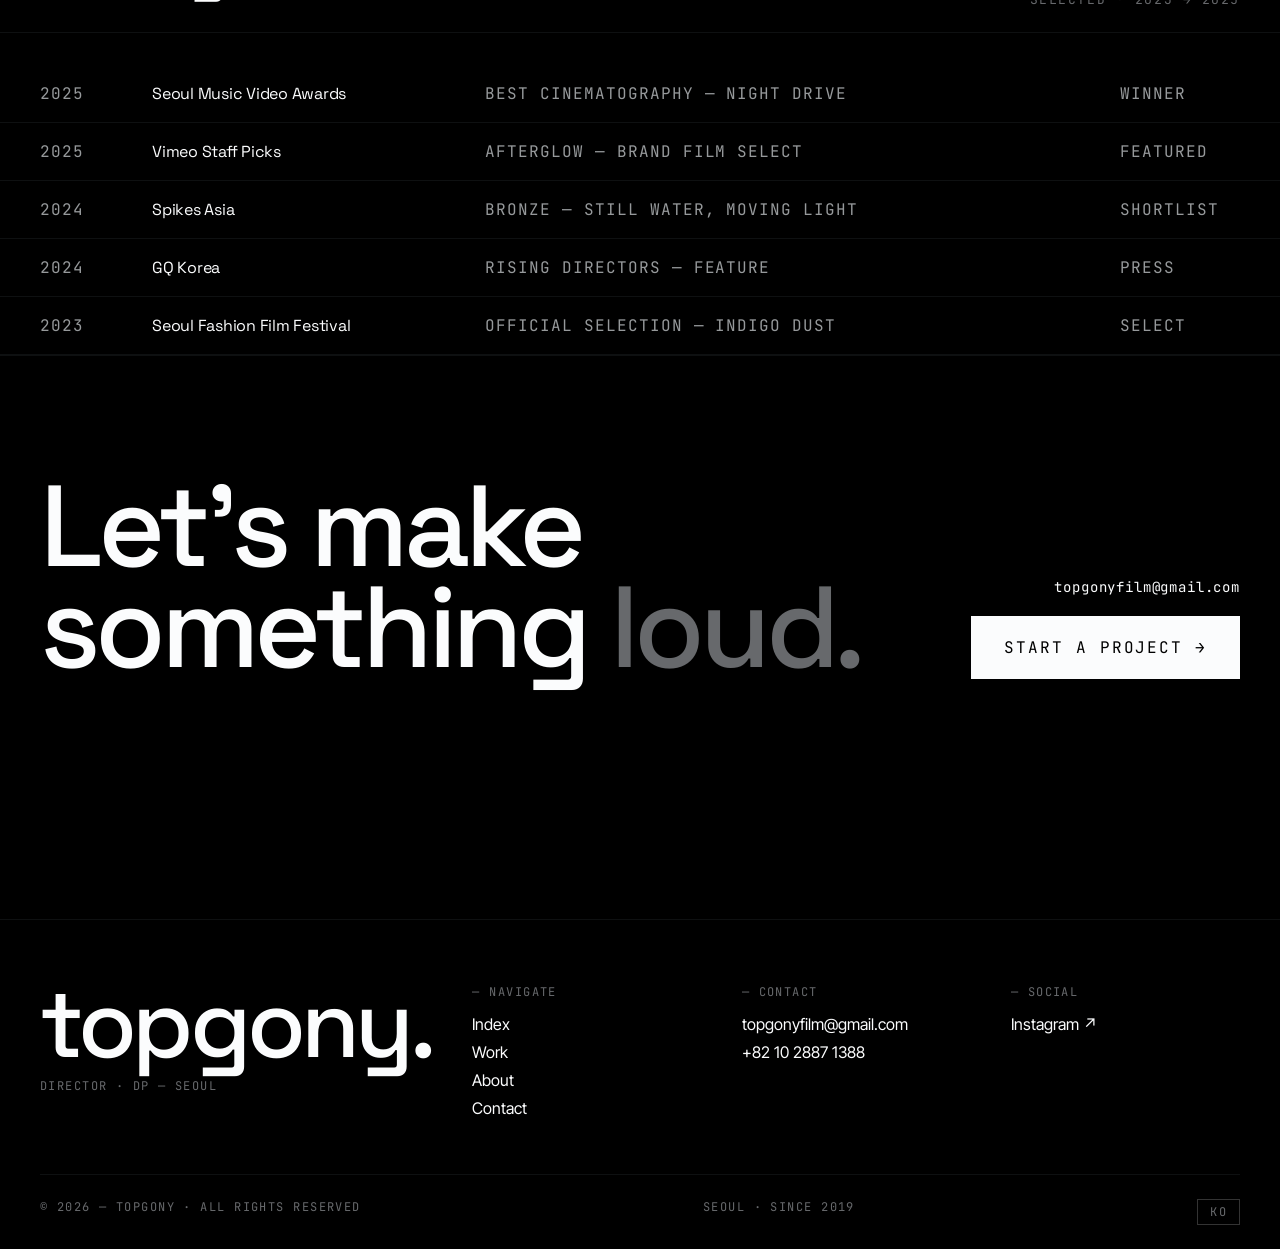
==== commit 7f7e40d9: "Increase desktop logo size 80px → 120px height Co-Authored-By: Claude Sonnet 4.6 <noreply@anthropic." ====
--- a/about.html
+++ b/about.html
@@ -35,13 +35,13 @@
 .brands__list { display:flex; align-items:center; gap:48px; flex-wrap:nowrap; }
 .brands__item { font-family:var(--font-display); font-size:22px; font-weight:500; letter-spacing:-0.02em; color:var(--ink-400); white-space:nowrap; transition:color var(--d-fast) var(--e-out); }
 .brands__item:hover { color:var(--text); }
-.brands__logo { height:80px; width:auto; max-width:200px; object-fit:contain; opacity:1; display:block; }
+.brands__logo { height:120px; width:auto; max-width:280px; object-fit:contain; opacity:1; display:block; }
 .brands__div { display:none; }
 @keyframes tg-marquee { from { transform:translateX(0); } to { transform:translateX(-50%); } }
 @media (max-width:640px) {
   .brands { padding:24px 0; justify-content:flex-start; overflow:hidden; }
   .brands__list { gap:0; flex-shrink:0; }
-  .brands__logo { height:120px; width:auto; }
+  .brands__logo { height:120px; width:auto; max-width:none; }
   .brands__item { font-size:17px; }
 }
 .press__r { display:grid; grid-template-columns:80px 1fr 2fr 120px; gap:32px; padding:18px var(--side-pad); border-bottom:1px solid var(--border-subtle); font-family:var(--font-mono); font-size:16px; letter-spacing:var(--ls-wide); color:var(--text-muted); text-transform:uppercase; }
@@ -138,13 +138,24 @@
 ).join('');
 
 applyI18n();
+bindCopyPhone();
 
-// 모바일 마키 — 복제 완료 후 애니메이션 적용 (타이밍 불일치 방지)
+// 모바일 마키 — 이미지 로드 완료 후 실제 너비 측정해서 seamless 루프
 if (window.innerWidth <= 640) {
   const list = document.querySelector('.brands__list');
   if (list) {
-    list.innerHTML += list.innerHTML;
-    list.style.animation = 'tg-marquee 10s linear infinite';
+    const imgs = list.querySelectorAll('img');
+    const loads = [...imgs].map(img =>
+      img.complete ? Promise.resolve() : new Promise(r => { img.onload = r; img.onerror = r; })
+    );
+    Promise.all(loads).then(() => {
+      const originalWidth = list.scrollWidth;
+      list.innerHTML += list.innerHTML;
+      const style = document.createElement('style');
+      style.textContent = `@keyframes tg-marquee-m { from { transform:translateX(0); } to { transform:translateX(-${originalWidth}px); } }`;
+      document.head.appendChild(style);
+      list.style.animation = 'tg-marquee-m 10s linear infinite';
+    });
   }
 }
 </script>
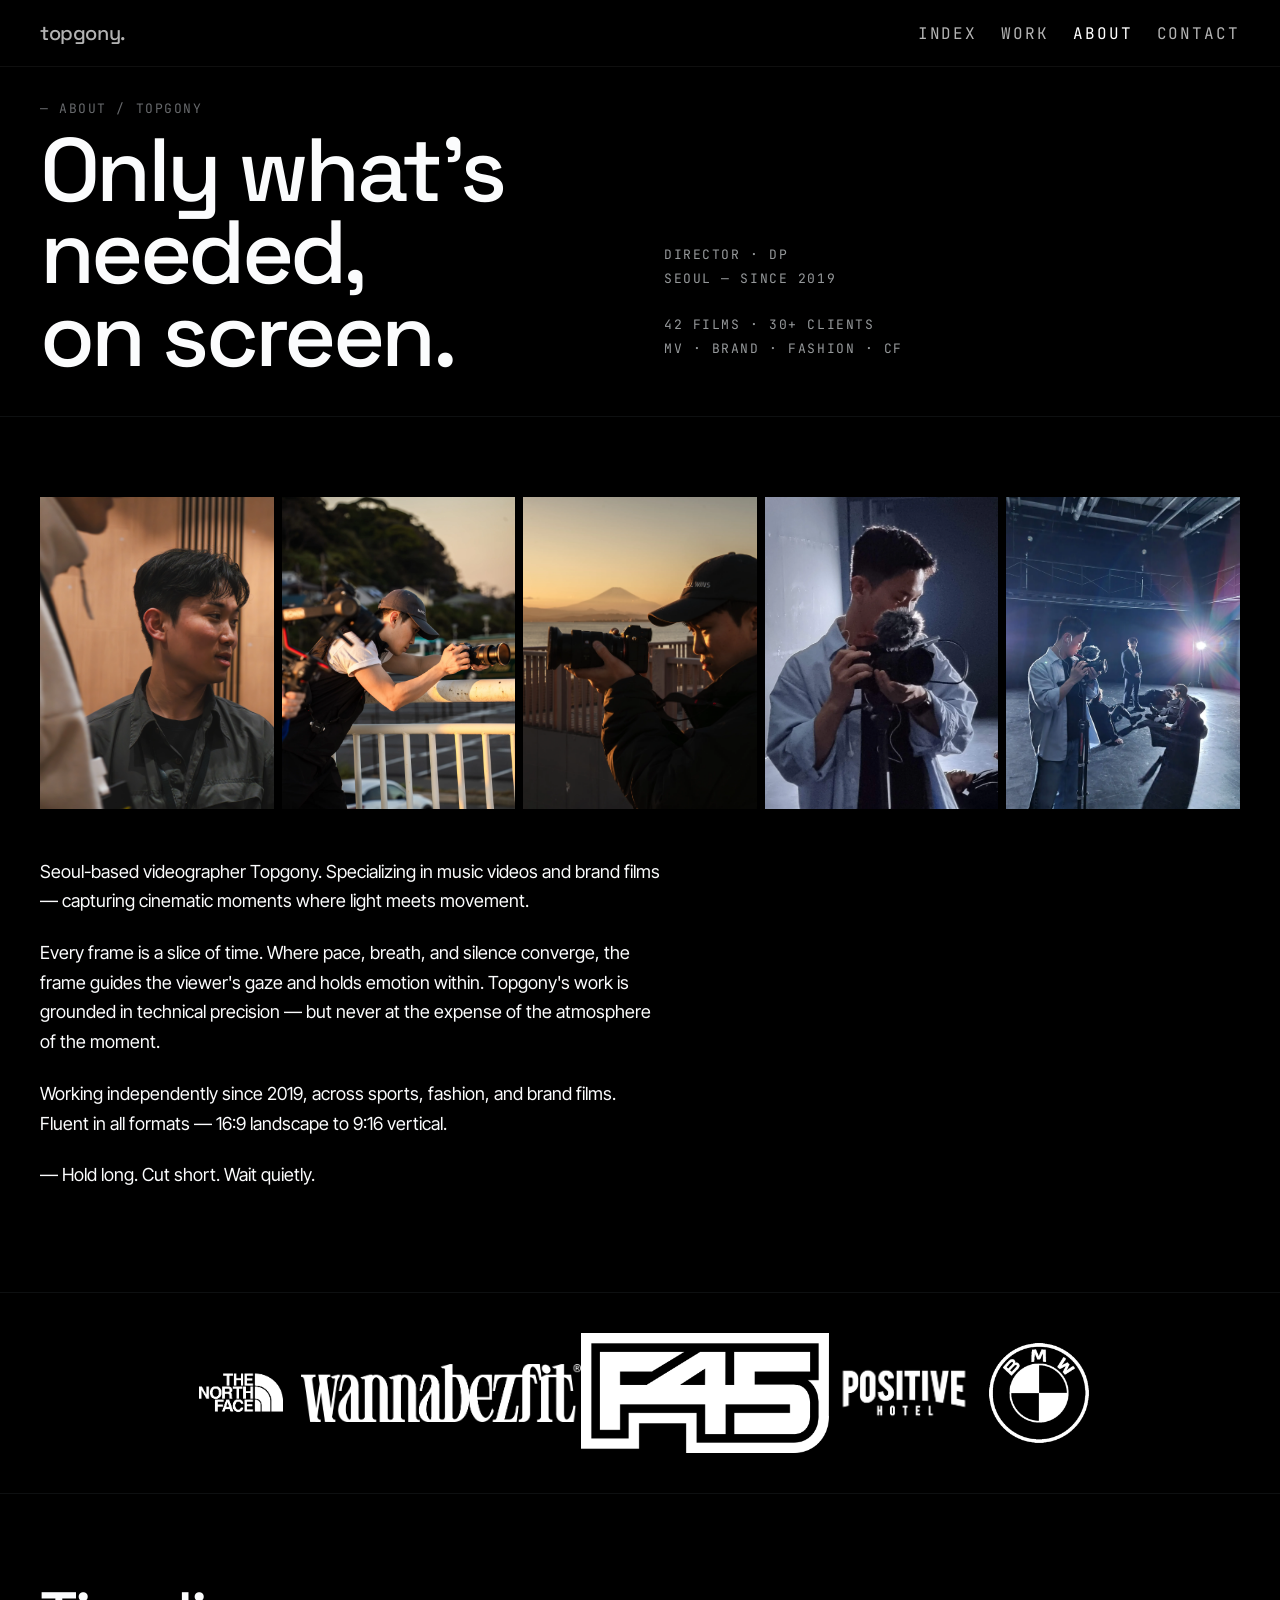
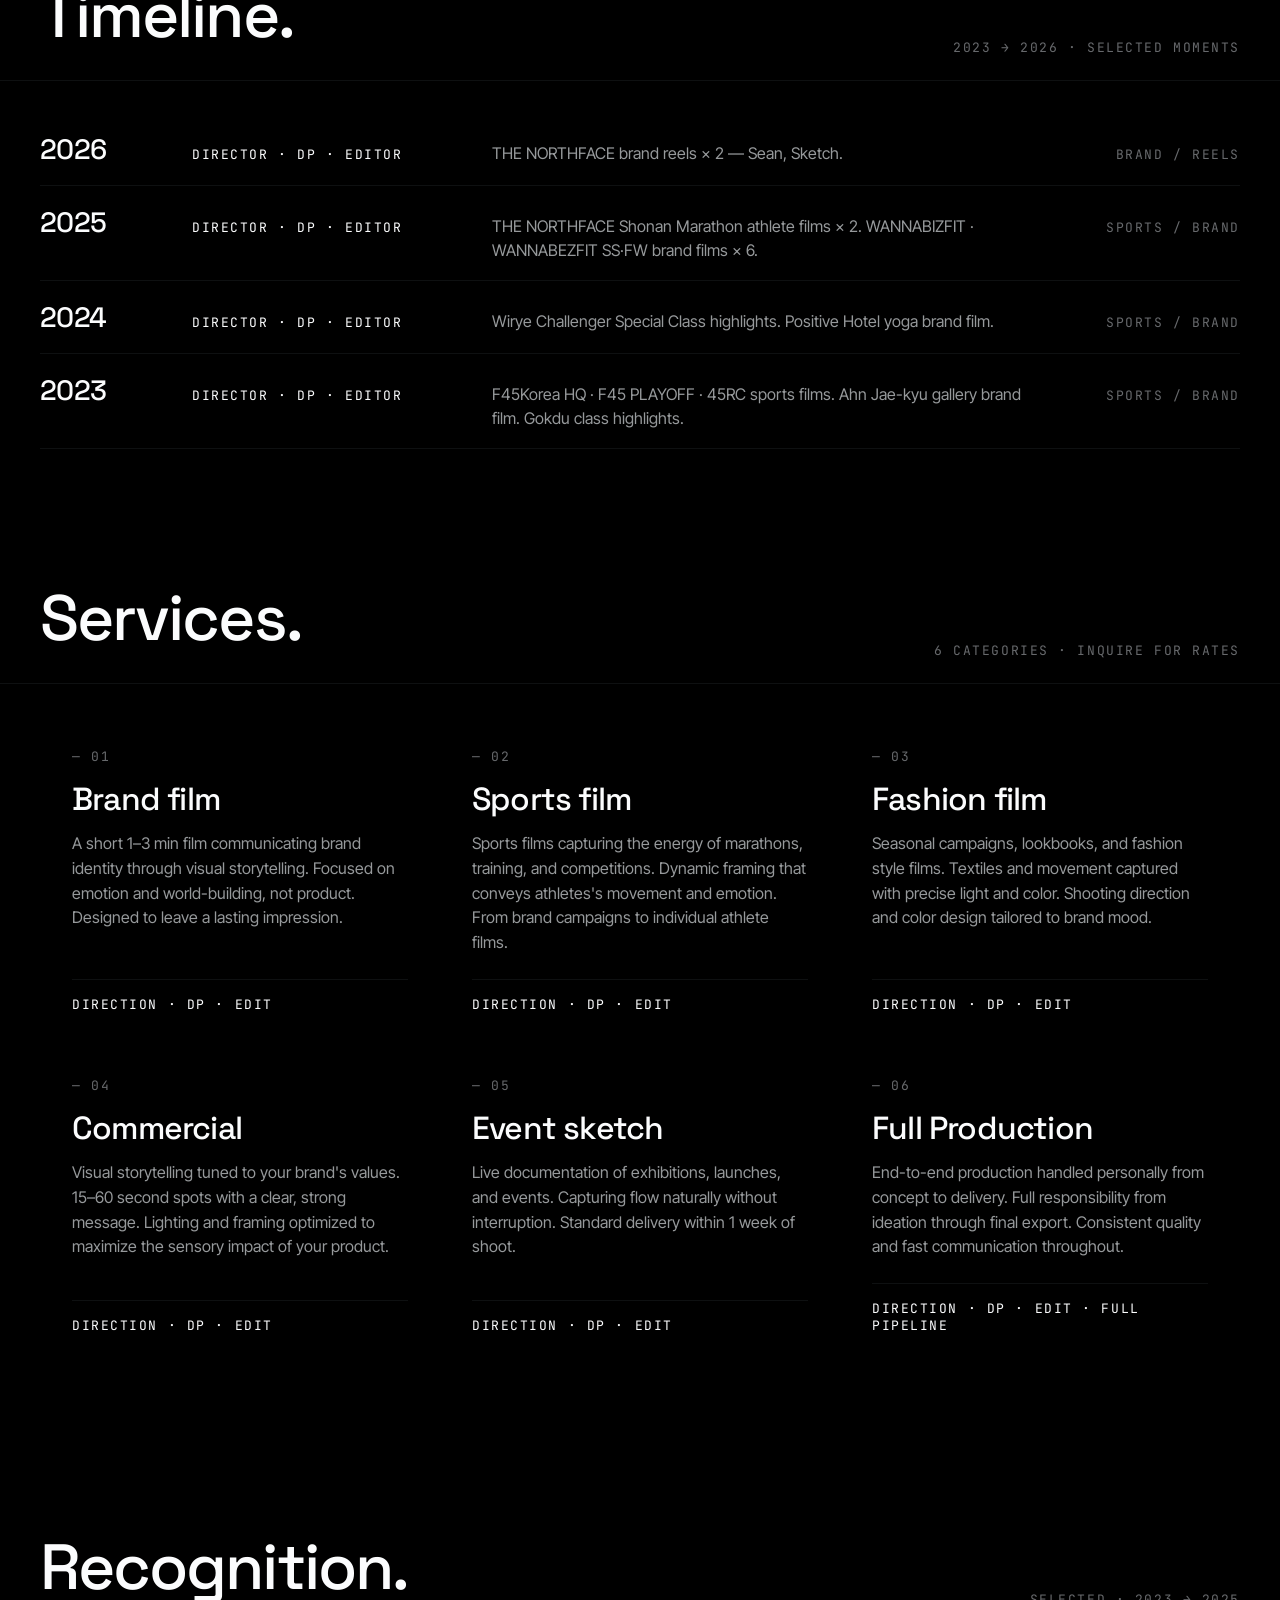
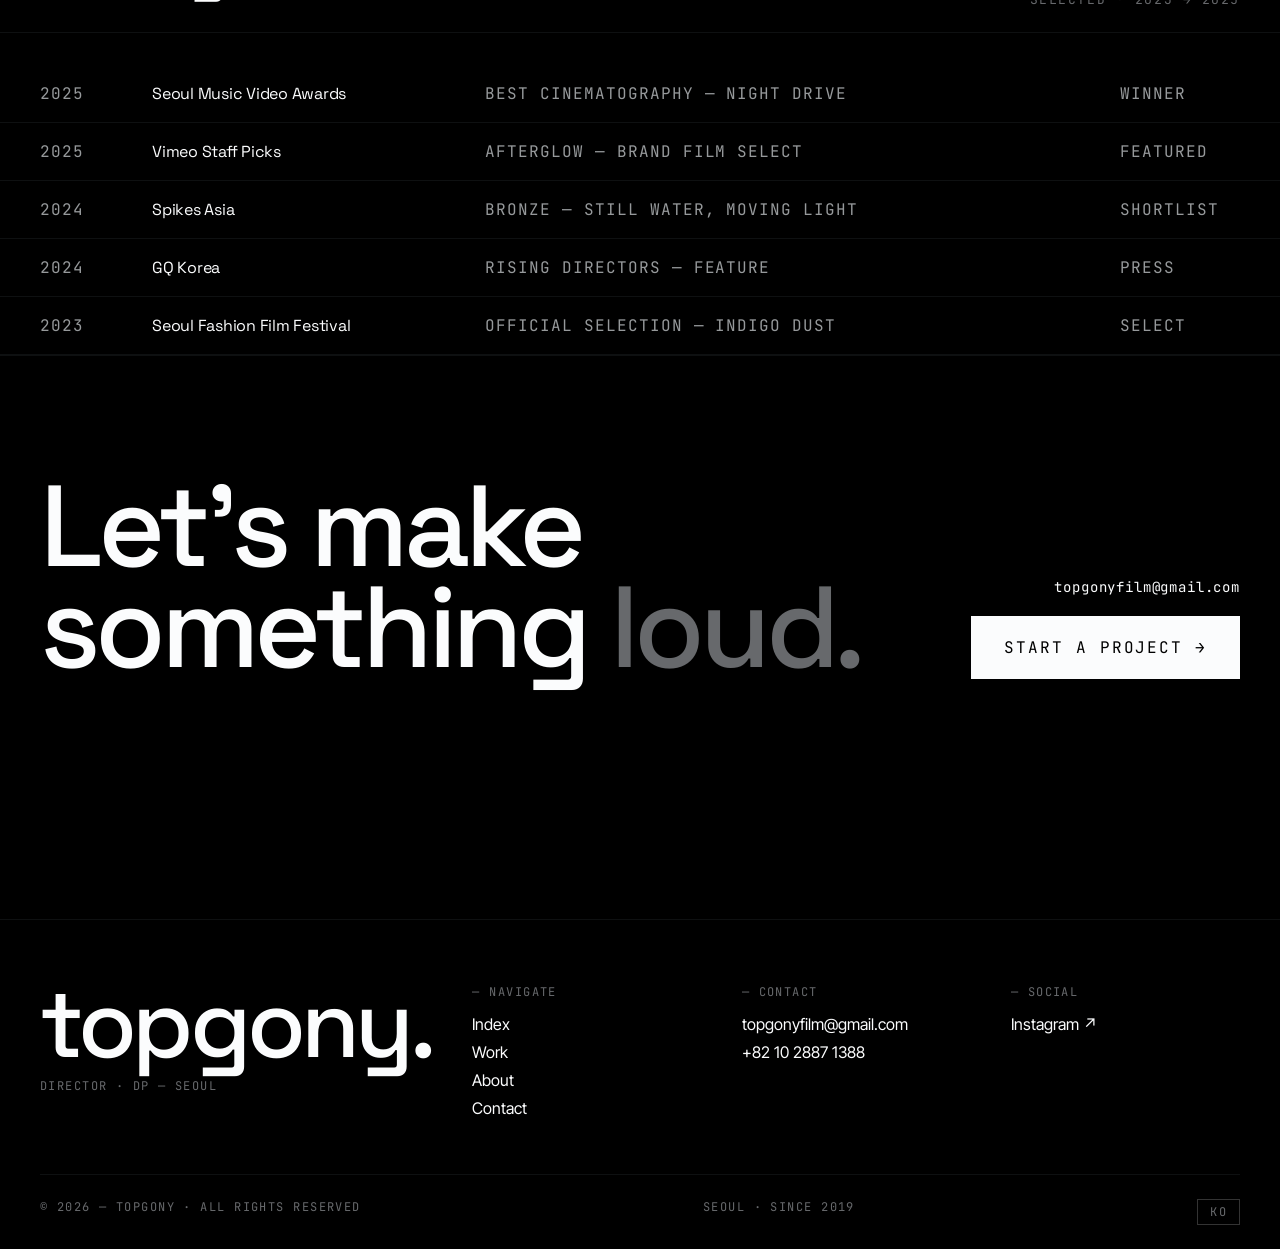
==== commit fb176f6f: "Set desktop logo gap to 0 Co-Authored-By: Claude Sonnet 4.6 <noreply@anthropic.com>" ====
--- a/about.html
+++ b/about.html
@@ -32,7 +32,7 @@
 .svc__m { padding-top:16px; margin-top:24px; border-top:1px solid var(--border-subtle); font-family:var(--font-mono); font-size:13px; letter-spacing:var(--ls-meta); text-transform:uppercase; color:var(--text); }
 .brands { padding:40px var(--side-pad); border-top:1px solid var(--border-subtle); border-bottom:1px solid var(--border-subtle); display:flex; align-items:center; justify-content:center; gap:0; }
 .brands__label { font-family:var(--font-mono); font-size:10px; letter-spacing:var(--ls-meta); text-transform:uppercase; color:var(--text-dim); white-space:nowrap; margin-right:40px; flex-shrink:0; }
-.brands__list { display:flex; align-items:center; gap:48px; flex-wrap:nowrap; }
+.brands__list { display:flex; align-items:center; gap:0; flex-wrap:nowrap; }
 .brands__item { font-family:var(--font-display); font-size:22px; font-weight:500; letter-spacing:-0.02em; color:var(--ink-400); white-space:nowrap; transition:color var(--d-fast) var(--e-out); }
 .brands__item:hover { color:var(--text); }
 .brands__logo { height:120px; width:auto; max-width:280px; object-fit:contain; opacity:1; display:block; }
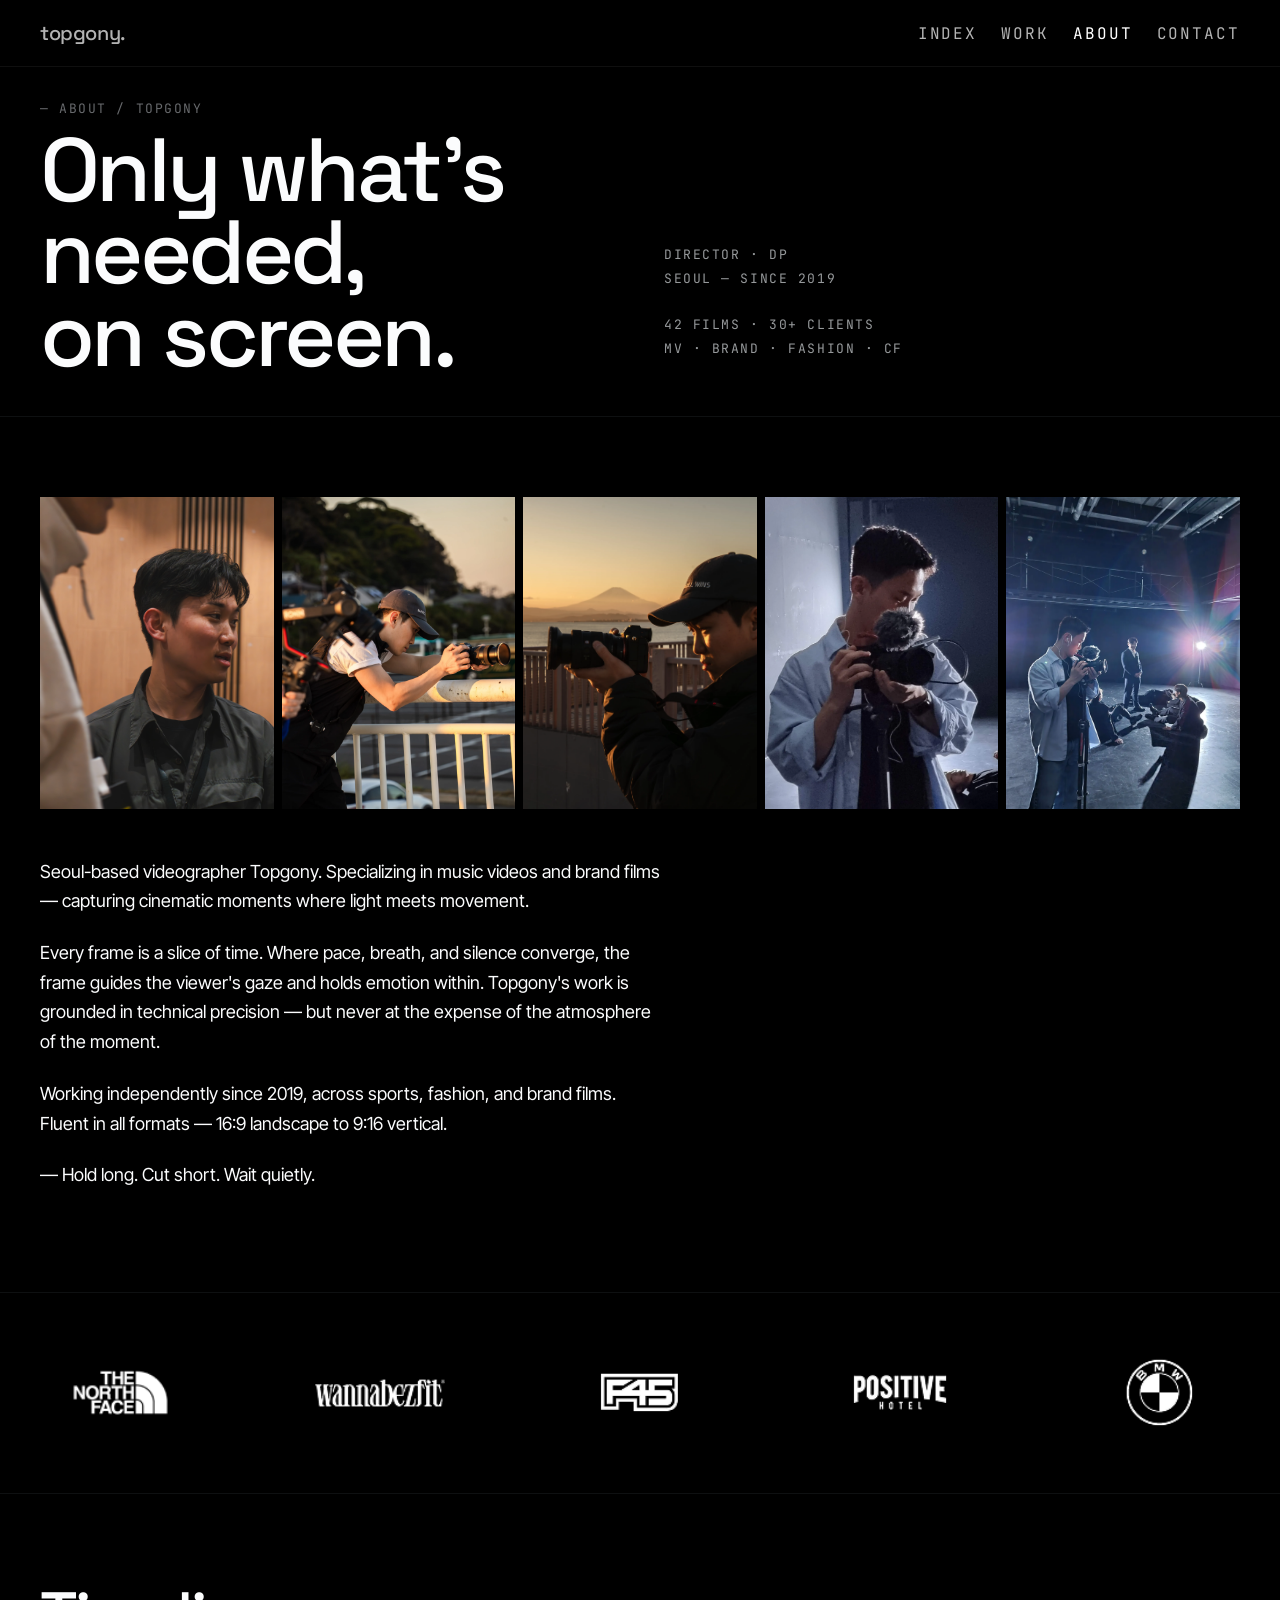
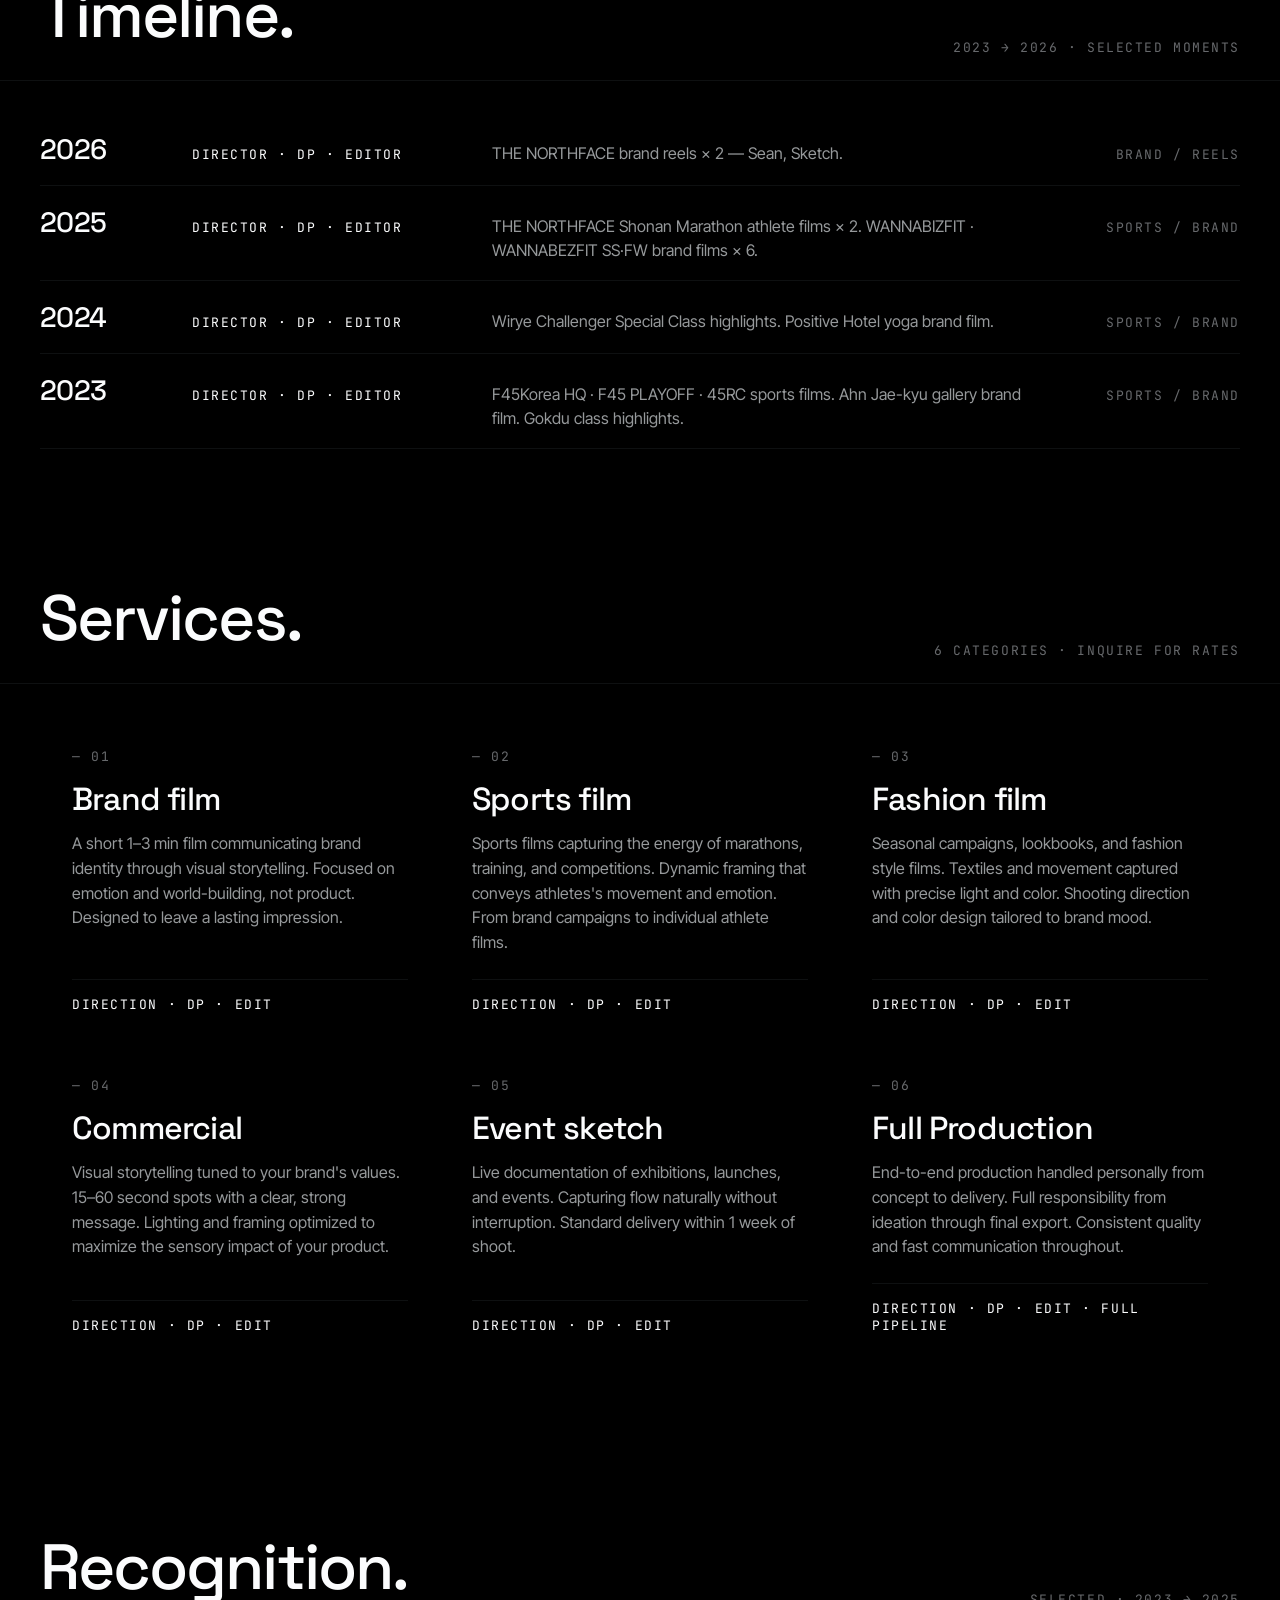
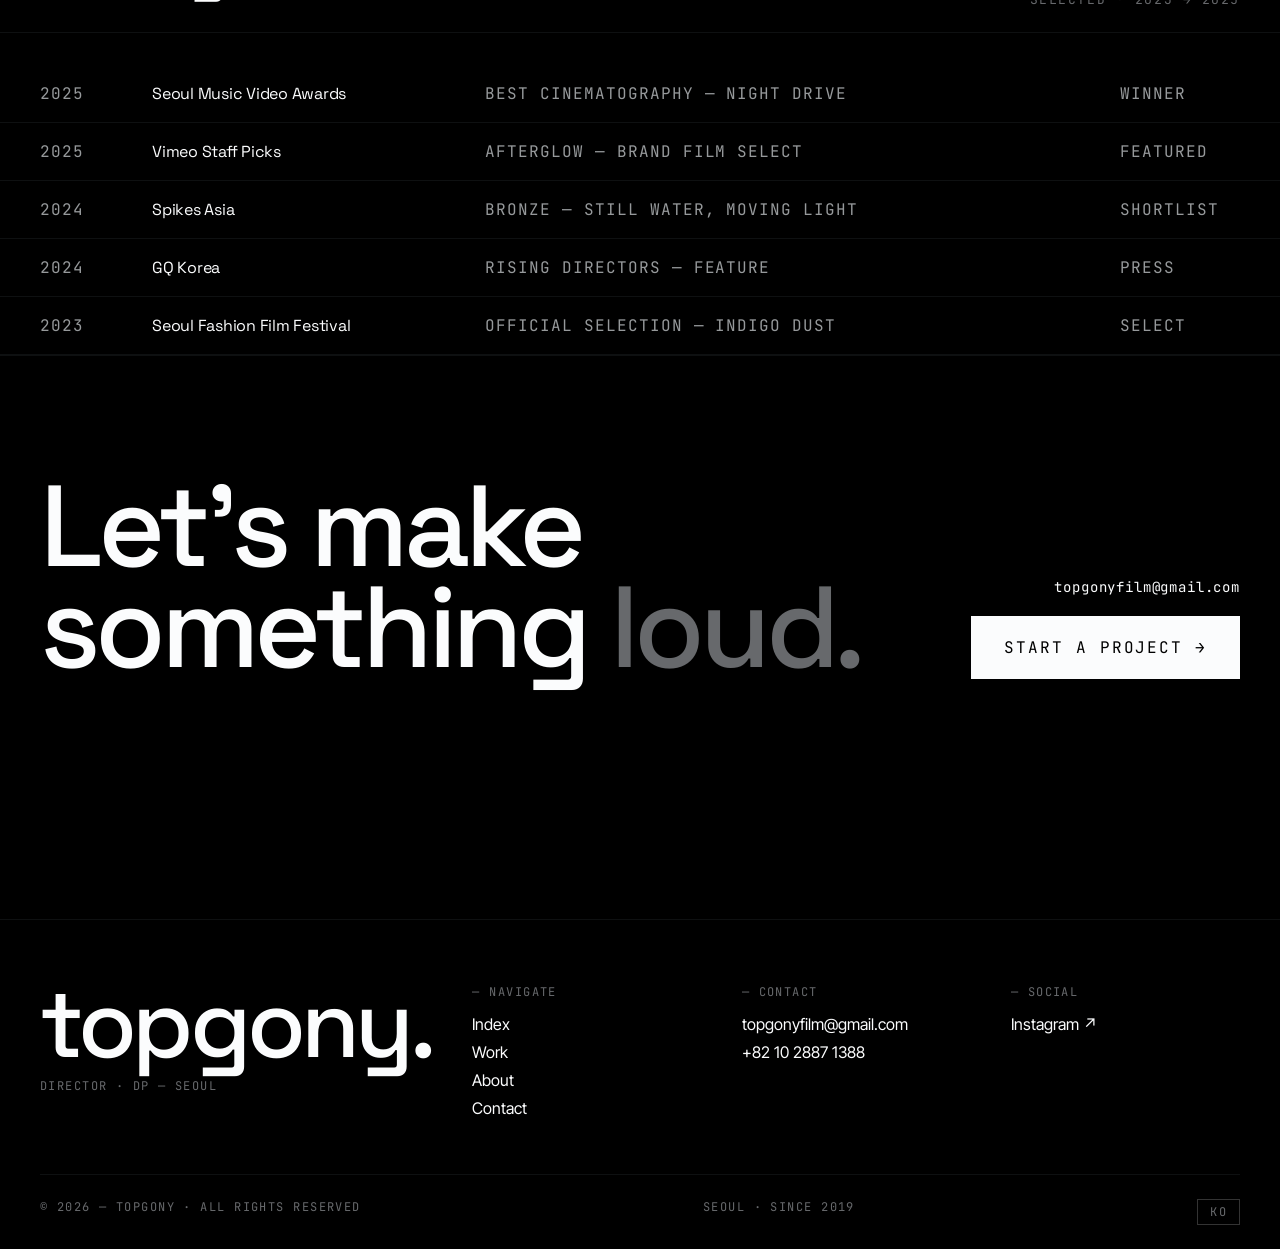
==== commit 849748bc: "feat: 마키 리사이즈 대응 + 이메일 클립보드 복사 - about.html: 브라우저 640px 기준 마키 on/off 동적 전환 (resize 이벤트 대응) - compone" ====
--- a/about.html
+++ b/about.html
@@ -115,7 +115,7 @@
 
 <section class="cta">
   <h2>Let's make<br/>something <em>loud.</em></h2>
-  <div class="cta__r"><span>topgonyfilm@gmail.com</span><a class="btn btn--p btn--lg" href="contact.html">START A PROJECT →</a></div>
+  <div class="cta__r"><span class="copy-email" data-email="topgonyfilm@gmail.com" style="cursor:pointer;">topgonyfilm@gmail.com</span><a class="btn btn--p btn--lg" href="contact.html">START A PROJECT →</a></div>
 </section>
 
 <div id="ft"></div>
@@ -140,23 +140,46 @@
 applyI18n();
 bindCopyPhone();
 
-// 모바일 마키 — 이미지 로드 완료 후 실제 너비 측정해서 seamless 루프
-if (window.innerWidth <= 640) {
+// 마키 — 브라우저 너비 640px 이하일 때 롤링, 초과 시 정적 (리사이즈 대응)
+(function() {
+  const BP = 640;
   const list = document.querySelector('.brands__list');
-  if (list) {
+  if (!list) return;
+  const originalHTML = list.innerHTML;
+  let active = false;
+
+  function enableMarquee() {
+    if (active) return;
+    active = true;
+    list.innerHTML = originalHTML;
     const imgs = list.querySelectorAll('img');
     const loads = [...imgs].map(img =>
       img.complete ? Promise.resolve() : new Promise(r => { img.onload = r; img.onerror = r; })
     );
     Promise.all(loads).then(() => {
-      const originalWidth = list.scrollWidth;
+      const w = list.scrollWidth;
       list.innerHTML += list.innerHTML;
-      const style = document.createElement('style');
-      style.textContent = `@keyframes tg-marquee-m { from { transform:translateX(0); } to { transform:translateX(-${originalWidth}px); } }`;
-      document.head.appendChild(style);
+      let s = document.getElementById('tg-marquee-style');
+      if (!s) { s = document.createElement('style'); s.id = 'tg-marquee-style'; document.head.appendChild(s); }
+      s.textContent = `@keyframes tg-marquee-m { from{transform:translateX(0)} to{transform:translateX(-${w}px)} }`;
       list.style.animation = 'tg-marquee-m 10s linear infinite';
     });
   }
-}
+
+  function disableMarquee() {
+    if (!active) return;
+    active = false;
+    list.style.animation = '';
+    list.innerHTML = originalHTML;
+  }
+
+  function check() {
+    window.innerWidth <= BP ? enableMarquee() : disableMarquee();
+  }
+
+  check();
+  let t;
+  window.addEventListener('resize', () => { clearTimeout(t); t = setTimeout(check, 150); });
+})();
 </script>
 </body></html>
